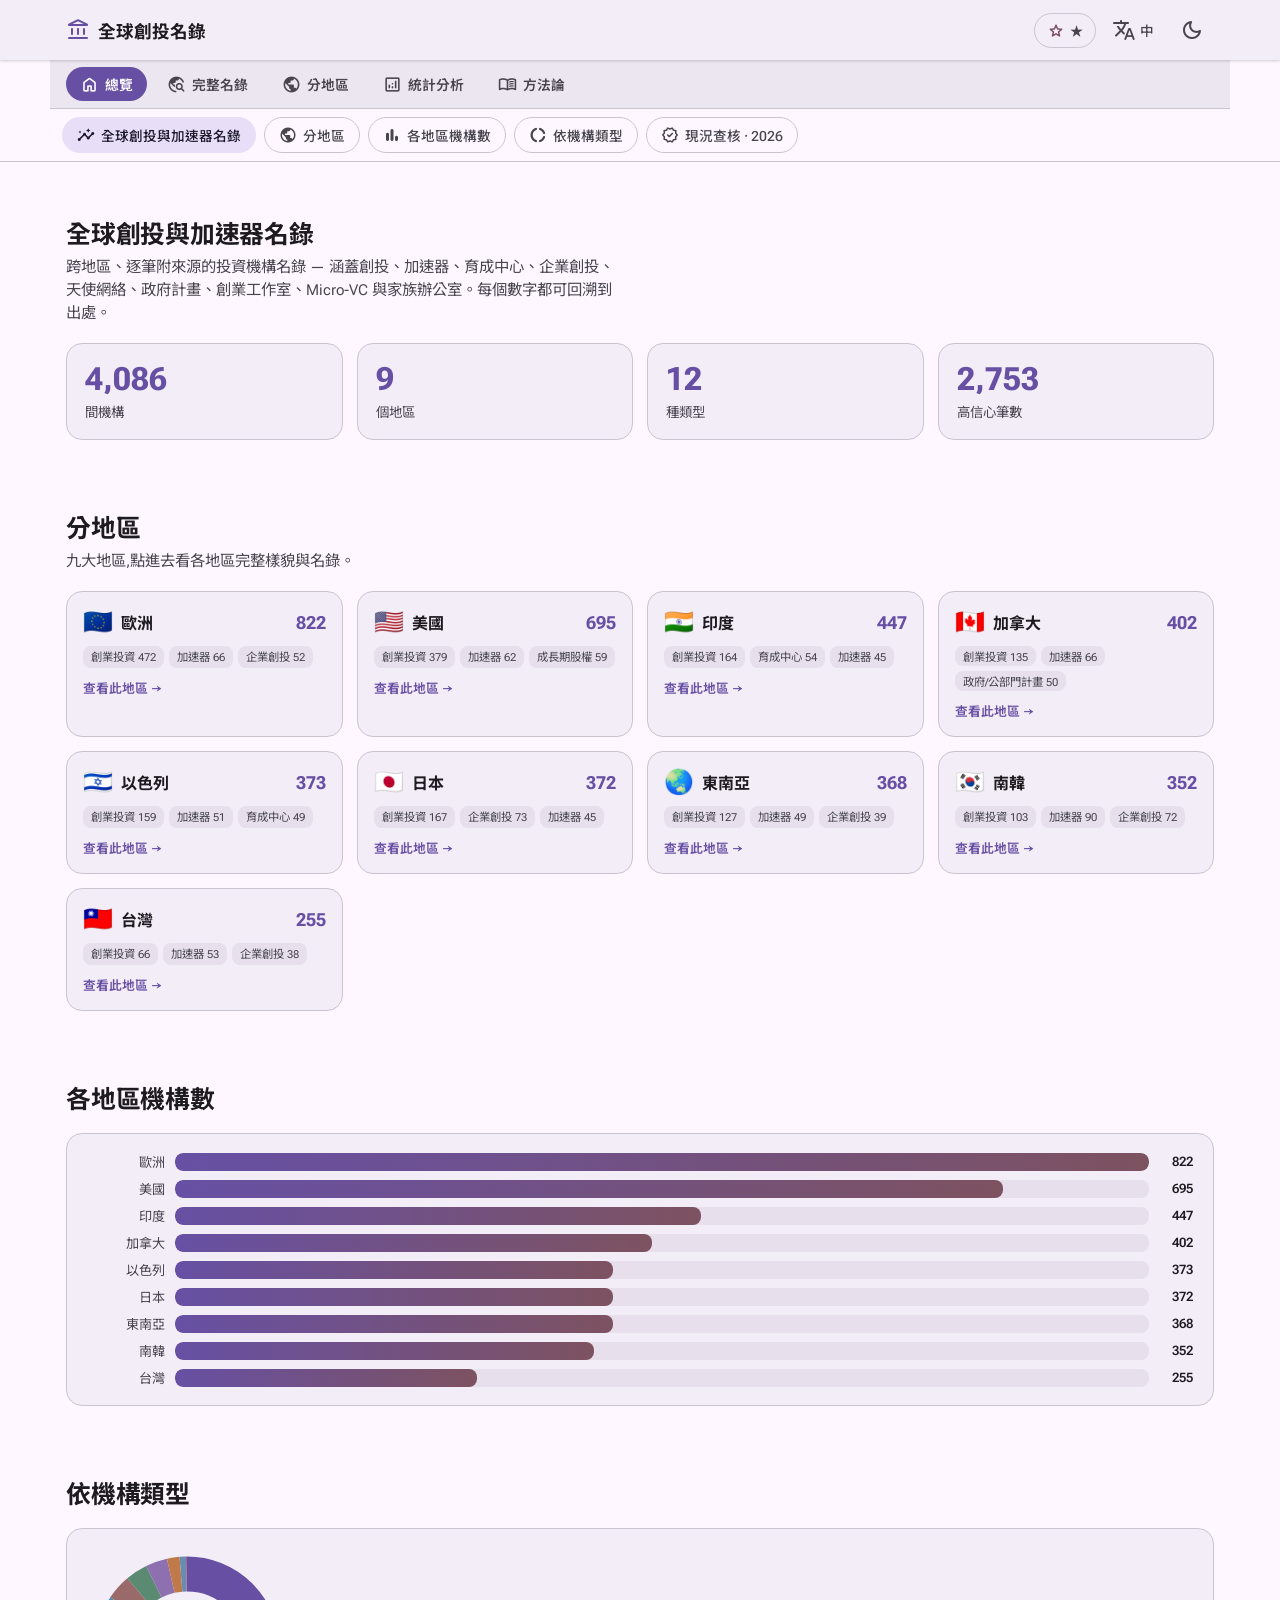
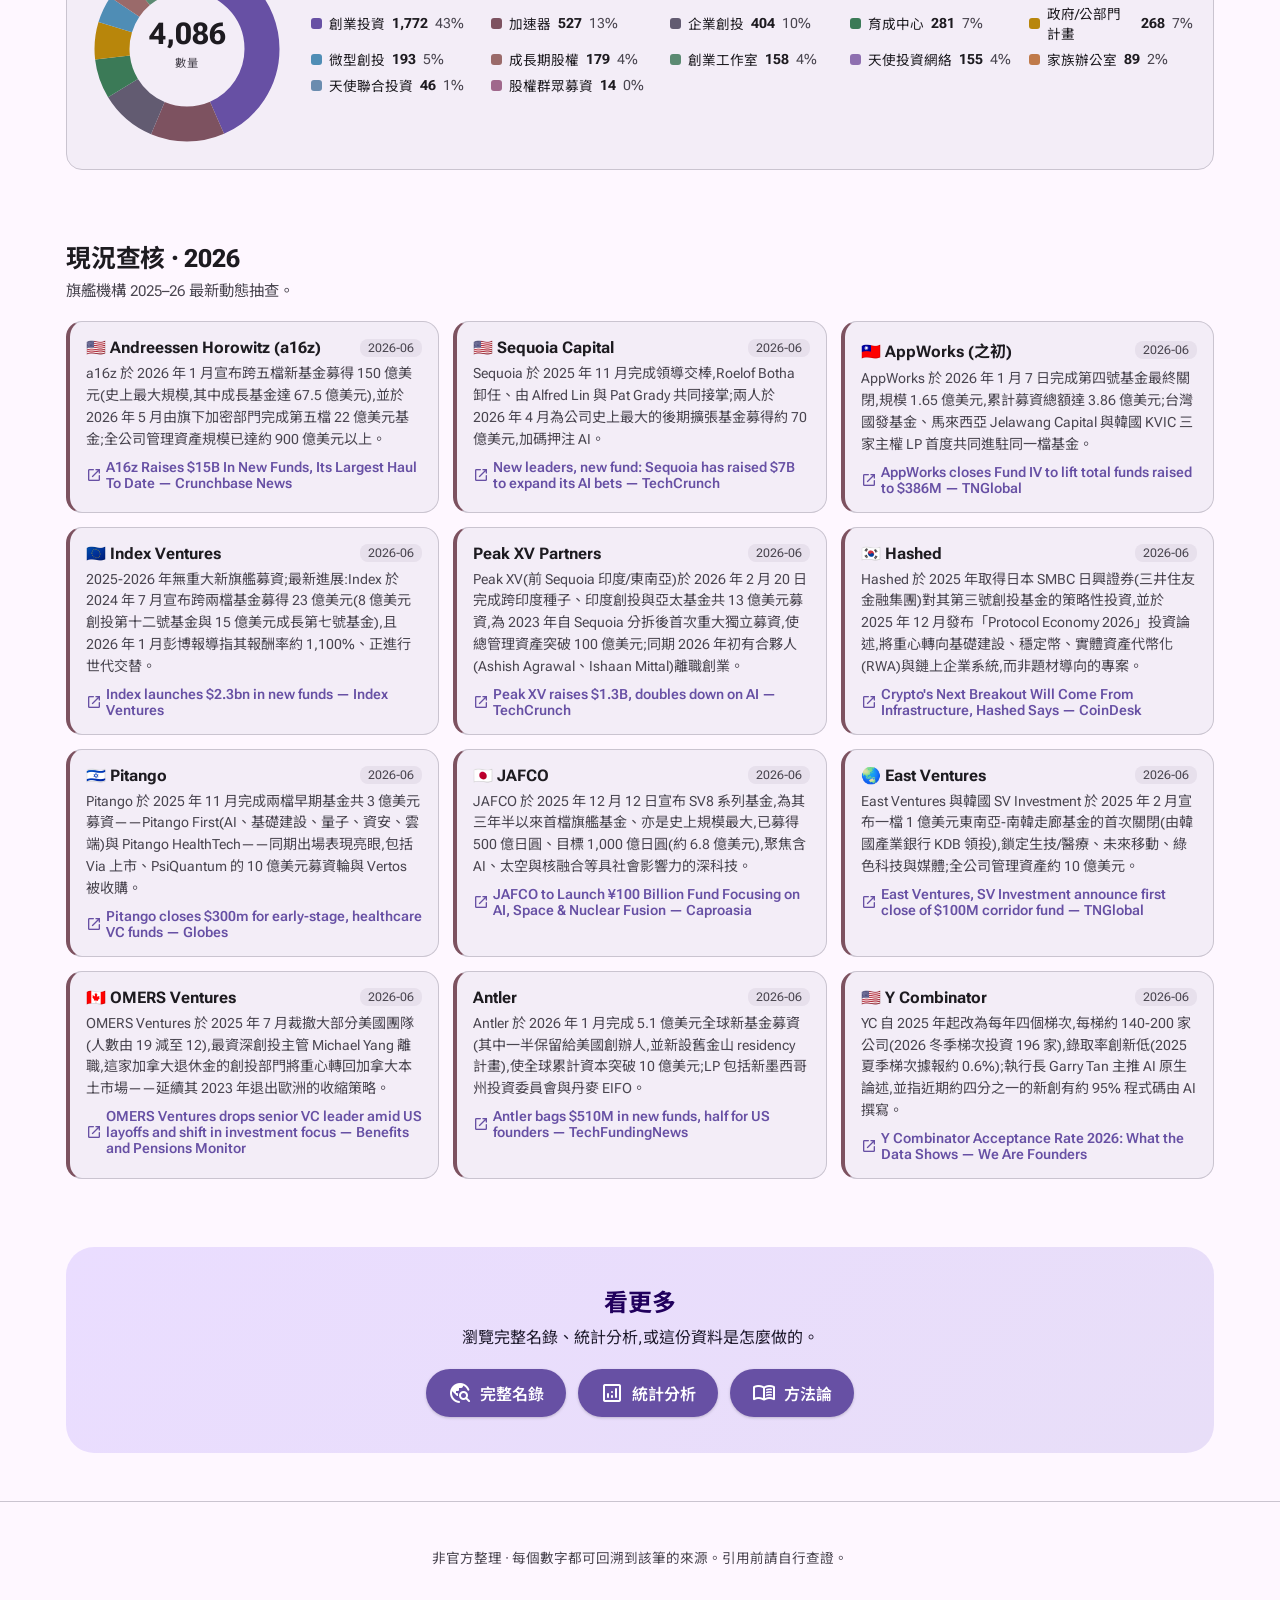
==== docs/index.html @ 58276d83 "feat: add Google Analytics 4 page view tracking (G-Z68YW1EG95)" ====
<!DOCTYPE html>
<html lang="zh" data-theme="light">
<head>
  <!-- ==== Google Analytics 4 (Measurement ID: G-Z68YW1EG95) ==== -->
  <script async src="https://www.googletagmanager.com/gtag/js?id=G-Z68YW1EG95"></script>
  <script>
    window.dataLayer = window.dataLayer || [];
    function gtag(){ dataLayer.push(arguments); }
    gtag('js', new Date());
    gtag('config', 'G-Z68YW1EG95');
  </script>

  <meta charset="UTF-8" />
  <meta name="viewport" content="width=device-width, initial-scale=1.0, viewport-fit=cover" />
  <title>全球創投與加速器名錄 · All-VC-Info</title>
  <meta name="description" content="2,400+ 筆可溯源的創投、加速器、育成、CVC、天使、政府計畫等投資機構,橫跨 9 大地區 — 多軸篩選、全文搜尋、統計分析、中英雙語。" />
  <link rel="canonical" href="https://tingwei161803.github.io/all-vc-info/" />
  <meta name="theme-color" content="#6750A4" />
  <link rel="icon" href="data:image/svg+xml,%3Csvg xmlns='http://www.w3.org/2000/svg' viewBox='0 0 100 100'%3E%3Ctext y='.9em' font-size='88'%3E%F0%9F%8F%A6%3C/text%3E%3C/svg%3E" />
  <meta property="og:type" content="website" />
  <meta property="og:title" content="All-VC-Info · 全球創投與加速器名錄" />
  <meta property="og:description" content="2,400+ 筆可溯源的投資機構,橫跨 9 大地區。多軸篩選 · 統計分析 · 中英雙語。" />
  <meta property="og:url" content="https://tingwei161803.github.io/all-vc-info/" />
  <meta name="twitter:card" content="summary_large_image" />
  <script type="application/ld+json">
  { "@context":"https://schema.org","@type":"WebSite","name":"All-VC-Info","url":"https://tingwei161803.github.io/all-vc-info/" }
  </script>
  <link rel="preconnect" href="https://fonts.googleapis.com" />
  <link rel="preconnect" href="https://fonts.gstatic.com" crossorigin />
  <link href="https://fonts.googleapis.com/css2?family=Roboto+Flex:opsz,wght@8..144,400..700&family=Noto+Sans+TC:wght@400;500;700;900&display=swap" rel="stylesheet" />
  <link href="https://fonts.googleapis.com/css2?family=Material+Symbols+Rounded:opsz,wght,FILL,GRAD@24,400,0,0&display=swap" rel="stylesheet" />
  <link rel="stylesheet" href="assets/styles.css" />
</head>
<body>
  <header class="appbar"><div class="appbar__inner">
    <a class="brand" href="index.html"><span class="material-symbols-rounded brand__logo">account_balance</span><span class="brand__name" id="brandName">All-VC-Info</span></a>
    <div class="appbar__actions">
      <a class="gh-star" id="ghStar" href="https://github.com/tingwei161803/all-vc-info" data-repo="tingwei161803/all-vc-info" target="_blank" rel="noopener" aria-label="GitHub"><span class="material-symbols-rounded">star</span><span class="gh-star__count" id="ghStarCount">★</span></a>
      <button class="icon-btn" id="langToggle" type="button" aria-label="Toggle language / 切換語言"><span class="material-symbols-rounded">translate</span><span class="icon-btn__txt" id="langLabel">中</span></button>
      <button class="icon-btn" id="themeToggle" type="button" aria-label="Toggle theme / 切換主題"><span class="material-symbols-rounded" id="themeIcon">dark_mode</span></button>
    </div>
  </div></header>
  <nav class="siterail" id="siteRail" aria-label="Site navigation"></nav>
  <nav class="sectionnav" id="sectionNav" aria-label="Section navigation"><div class="sectionnav__inner" id="sectionNavInner"></div></nav>
  <span id="top"></span>
  <main id="sections" aria-live="polite"></main>
  <dialog class="dialog" id="dialog" aria-labelledby="dialogTitle">
    <div class="dialog__bar">
      <button class="icon-btn" id="dialogPrev" type="button" aria-label="Previous / 上一個"><span class="material-symbols-rounded">chevron_left</span></button>
      <button class="icon-btn" id="dialogNext" type="button" aria-label="Next / 下一個"><span class="material-symbols-rounded">chevron_right</span></button>
      <span class="dialog__spacer"></span>
      <button class="icon-btn" id="dialogClose" type="button" aria-label="Close / 關閉"><span class="material-symbols-rounded">close</span></button>
    </div>
    <div class="dialog__body" id="dialogBody"></div>
  </dialog>
  <footer class="footer"><p id="footerText"></p></footer>
  <script>
  window.SITE_PAGE = {
    id:"home", kind:"home",
    title:{en:"Global VC & Accelerator Directory", zh:"全球創投與加速器名錄"},
    sections:[
      {type:"kpi", id:"overview", source:"overview",
        title:{en:"Global VC & Accelerator Directory", zh:"全球創投與加速器名錄"},
        sub:{en:"A cross-region, fully-sourced directory of investment organizations — VC firms, accelerators, incubators, corporate VCs, angel networks, government programs, venture studios, micro-VCs and family offices. Every figure is traceable to its source.",
             zh:"跨地區、逐筆附來源的投資機構名錄 — 涵蓋創投、加速器、育成中心、企業創投、天使網絡、政府計畫、創業工作室、Micro-VC 與家族辦公室。每個數字都可回溯到出處。"}},
      {type:"regioncards", id:"regions", title:{en:"By region", zh:"分地區"}, sub:{en:"Nine regions — click through to each region's full landscape.", zh:"九大地區,點進去看各地區完整樣貌與名錄。"}},
      {type:"bars", id:"by-region", title:{en:"Organizations by region", zh:"各地區機構數"}, source:"axis:region"},
      {type:"donut", id:"by-type", title:{en:"By organization type", zh:"依機構類型"}, source:"axis:type"},
      {type:"freshness", id:"fresh", title:{en:"Freshness check · 2026", zh:"現況查核 · 2026"}, sub:{en:"Spot-checked 2025–26 developments for marquee firms.", zh:"旗艦機構 2025–26 最新動態抽查。"}},
      {type:"cta", id:"cta", title:{en:"Dive deeper", zh:"看更多"}, sub:{en:"Explore the full directory, the statistical analysis, or how this was built.", zh:"瀏覽完整名錄、統計分析,或這份資料是怎麼做的。"},
        links:[ {href:"directory.html", icon:"travel_explore", label:{en:"Full directory", zh:"完整名錄"}},
                {href:"analysis.html", icon:"analytics", label:{en:"Analysis", zh:"統計分析"}},
                {href:"methodology.html", icon:"menu_book", label:{en:"Methodology", zh:"方法論"}} ]}
    ]
  };
  </script>
  <script src="data/meta.js"></script>
  <script src="data/index.js"></script>
  <script src="assets/app.js"></script>
</body>
</html>
---- docs/assets/styles.css ----
/* =========================================================================
   All-VC-Info · Material Design 3 · zero-build static
   Composite long page + a custom multi-axis "directory" section.
   ========================================================================= */

/* ---- MD3 tokens : LIGHT ---- */
:root, [data-theme="light"] {
  --primary:#6750A4; --on-primary:#FFFFFF;
  --primary-container:#EADDFF; --on-primary-container:#21005D;
  --secondary:#625B71; --secondary-container:#E8DEF8; --on-secondary-container:#1D192B;
  --tertiary:#7D5260; --tertiary-container:#FFD8E4; --on-tertiary-container:#31111D;
  --background:#FEF7FF; --on-background:#1D1B20;
  --surface:#FEF7FF; --surface-container:#F3EDF7;
  --surface-container-high:#ECE6F0; --surface-container-highest:#E6E0E9;
  --surface-variant:#E7E0EC; --on-surface:#1D1B20; --on-surface-variant:#49454F;
  --outline:#79747E; --outline-variant:#CAC4D0; --error:#B3261E;
  --conf-high:#3B7A57; --conf-med:#B8860B; --conf-low:#9A6A6A;
  --shadow:rgba(0,0,0,.18);
  --elev-1:0 1px 2px rgba(0,0,0,.10),0 1px 3px 1px rgba(0,0,0,.06);
  --elev-2:0 2px 6px 2px rgba(0,0,0,.10),0 1px 2px rgba(0,0,0,.12);
  --elev-3:0 4px 8px 3px rgba(0,0,0,.12),0 1px 3px rgba(0,0,0,.14);
  --radius-sm:8px; --radius:16px; --radius-lg:28px;
  --font-body:"Roboto Flex","Roboto","Noto Sans TC",system-ui,sans-serif;
}
[data-theme="dark"] {
  --primary:#D0BCFF; --on-primary:#381E72;
  --primary-container:#4F378B; --on-primary-container:#EADDFF;
  --secondary:#CCC2DC; --secondary-container:#4A4458; --on-secondary-container:#E8DEF8;
  --tertiary:#EFB8C8; --tertiary-container:#633B48; --on-tertiary-container:#FFD8E4;
  --background:#141218; --on-background:#E6E0E9;
  --surface:#141218; --surface-container:#211F26;
  --surface-container-high:#2B2930; --surface-container-highest:#36343B;
  --surface-variant:#49454F; --on-surface:#E6E0E9; --on-surface-variant:#CAC4D0;
  --outline:#938F99; --outline-variant:#49454F; --error:#F2B8B5;
  --conf-high:#7DD6A6; --conf-med:#E8C56B; --conf-low:#CFA9A9;
  --shadow:rgba(0,0,0,.4);
}

/* ---- Base ---- */
* { box-sizing:border-box; }
html { scroll-behavior:smooth; }
body {
  margin:0; font-family:var(--font-body);
  background:var(--background); color:var(--on-background);
  -webkit-font-smoothing:antialiased; transition:background .2s,color .2s;
  overflow-x:hidden;
}
a { color:inherit; text-decoration:none; }
.material-symbols-rounded { font-variation-settings:"FILL" 0,"wght" 400,"GRAD" 0,"opsz" 24; line-height:1; user-select:none; }

/* ---- App bar ---- */
.appbar { position:sticky; top:0; z-index:30; background:var(--surface-container); box-shadow:var(--elev-1); }
.appbar__inner { max-width:1180px; margin:0 auto; padding:10px 16px; display:flex; align-items:center; gap:12px; }
.brand { display:flex; align-items:center; gap:8px; font-weight:700; font-size:1.1rem; color:var(--on-surface); min-width:0; overflow:hidden; }
.brand__logo { color:var(--primary); flex:0 0 auto; }
.brand__name { overflow:hidden; text-overflow:ellipsis; white-space:nowrap; }
.appbar__actions { margin-left:auto; display:flex; align-items:center; gap:6px; flex:0 0 auto; }
.icon-btn { display:inline-flex; align-items:center; gap:4px; border:none; background:transparent; color:var(--on-surface-variant); border-radius:var(--radius-lg); padding:8px 10px; cursor:pointer; font:inherit; transition:background .15s; }
.icon-btn:hover { background:var(--surface-container-high); }
.icon-btn:disabled { opacity:.35; cursor:default; }
.icon-btn__txt { font-size:.85rem; font-weight:500; }
.gh-star { display:inline-flex; align-items:center; gap:5px; padding:7px 12px; border-radius:var(--radius-lg); border:1px solid var(--outline-variant); color:var(--on-surface-variant); font-size:.82rem; font-weight:600; transition:background .15s; }
.gh-star:hover { background:var(--surface-container-high); }
.gh-star .material-symbols-rounded { font-size:18px; color:var(--tertiary); }

/* ---- Section nav (scrollspy) ---- */
.sectionnav { position:sticky; top:102px; z-index:25; background:color-mix(in srgb,var(--background) 88%,transparent); backdrop-filter:saturate(180%) blur(8px); border-bottom:1px solid var(--outline-variant); }
.sectionnav__inner { max-width:1180px; margin:0 auto; padding:8px 12px; display:flex; gap:8px; overflow-x:auto; scrollbar-width:none; }
.sectionnav__inner::-webkit-scrollbar { display:none; }
.navpill { display:inline-flex; align-items:center; gap:6px; flex:0 0 auto; padding:7px 14px; border-radius:var(--radius-lg); font-size:.85rem; font-weight:500; color:var(--on-surface-variant); border:1px solid var(--outline-variant); background:transparent; white-space:nowrap; cursor:pointer; transition:background .15s,color .15s,border-color .15s; }
.navpill .material-symbols-rounded { font-size:18px; }
.navpill:hover { background:var(--surface-container-high); }
.navpill--active { background:var(--secondary-container); color:var(--on-secondary-container); border-color:transparent; }

/* ---- Section scaffolding ---- */
.section { max-width:1180px; margin:0 auto; padding:52px 16px 16px; scroll-margin-top:150px; }
.muted { color:var(--on-surface-variant); }
.section-head { margin-bottom:18px; }
.section-head h2 { margin:0 0 6px; font-size:1.55rem; font-weight:700; letter-spacing:-.01em; color:var(--on-surface); }
.section-head__sub { margin:0; max-width:70ch; font-size:.96rem; line-height:1.5; color:var(--on-surface-variant); }

/* ---- HERO ---- */
.section--hero { padding-top:40px; }
.section--hero .section-head h2 { font-size:clamp(1.9rem,5vw,2.7rem); background:linear-gradient(90deg,var(--primary),var(--tertiary)); -webkit-background-clip:text; background-clip:text; -webkit-text-fill-color:transparent; }
.hero__stats { display:grid; grid-template-columns:repeat(auto-fit,minmax(150px,1fr)); gap:14px; margin-top:10px; }
.hero__stat { background:var(--surface-container); border-radius:var(--radius); padding:18px; display:flex; flex-direction:column; gap:4px; border:1px solid var(--outline-variant); }
.hero__stat-value { font-size:2rem; font-weight:700; color:var(--primary); font-variant-numeric:tabular-nums; line-height:1.1; }
.hero__stat-label { font-size:.84rem; color:var(--on-surface-variant); }

/* =========================================================================
   DIRECTORY — multi-axis filter + search + card grid
   ========================================================================= */
.filters { background:var(--surface-container); border:1px solid var(--outline-variant); border-radius:var(--radius); padding:16px; margin-bottom:18px; display:flex; flex-direction:column; gap:14px; }
.search-row { display:flex; gap:10px; align-items:center; flex-wrap:wrap; }
.search-box { position:relative; flex:1 1 280px; display:flex; align-items:center; }
.search-box .material-symbols-rounded { position:absolute; left:12px; color:var(--on-surface-variant); font-size:20px; pointer-events:none; }
.search-box input { width:100%; padding:11px 14px 11px 42px; border-radius:var(--radius-lg); border:1px solid var(--outline-variant); background:var(--background); color:var(--on-surface); font:inherit; font-size:.95rem; }
.search-box input:focus { outline:2px solid var(--primary); border-color:transparent; }
.toolbar { display:flex; gap:8px; align-items:center; flex-wrap:wrap; }
.toolbar select { padding:9px 12px; border-radius:var(--radius-lg); border:1px solid var(--outline-variant); background:var(--background); color:var(--on-surface); font:inherit; font-size:.85rem; cursor:pointer; }
.btn-ghost { display:inline-flex; align-items:center; gap:5px; padding:9px 14px; border-radius:var(--radius-lg); border:1px solid var(--outline-variant); background:transparent; color:var(--on-surface-variant); font:inherit; font-size:.85rem; font-weight:500; cursor:pointer; transition:background .15s; }
.btn-ghost:hover { background:var(--surface-container-high); }
.btn-ghost .material-symbols-rounded { font-size:18px; }

.facet { display:flex; flex-direction:column; gap:7px; }
.facet__label { display:flex; align-items:center; gap:6px; font-size:.74rem; font-weight:700; letter-spacing:.06em; text-transform:uppercase; color:var(--on-surface-variant); }
.chips { display:flex; flex-wrap:wrap; gap:7px; }
.chip { display:inline-flex; align-items:center; gap:5px; padding:6px 12px; border-radius:var(--radius-lg); border:1px solid var(--outline-variant); background:transparent; color:var(--on-surface-variant); font:inherit; font-size:.8rem; cursor:pointer; transition:background .15s,color .15s,border-color .15s; }
.chip:hover { background:var(--surface-container-high); }
.chip--on { background:var(--primary); color:var(--on-primary); border-color:transparent; font-weight:600; }
.chip__count { opacity:.65; font-size:.74rem; font-variant-numeric:tabular-nums; }
.chip--on .chip__count { opacity:.85; }

.result-bar { display:flex; align-items:center; justify-content:space-between; gap:10px; flex-wrap:wrap; margin-bottom:14px; }
.result-count { font-size:.9rem; color:var(--on-surface-variant); }
.result-count b { color:var(--on-surface); font-variant-numeric:tabular-nums; }

.dir-grid { display:grid; grid-template-columns:repeat(auto-fill,minmax(280px,1fr)); gap:14px; }
.ecard { background:var(--surface-container); border-radius:var(--radius); padding:16px; cursor:pointer; border:1px solid transparent; transition:box-shadow .18s,transform .18s,border-color .18s; display:flex; flex-direction:column; gap:9px; }
.ecard:hover, .ecard:focus-visible { box-shadow:var(--elev-2); transform:translateY(-2px); border-color:var(--outline-variant); outline:none; }
.ecard__top { display:flex; align-items:flex-start; justify-content:space-between; gap:8px; }
.ecard__name { margin:0; font-size:1.02rem; font-weight:600; color:var(--on-surface); line-height:1.25; }
.ecard__local { font-size:.8rem; font-weight:400; color:var(--on-surface-variant); }
.ecard__flag { font-size:1.15rem; flex:0 0 auto; line-height:1.2; }
.ecard__meta { display:flex; flex-wrap:wrap; align-items:center; gap:6px; font-size:.76rem; color:var(--on-surface-variant); }
.type-badge { display:inline-flex; align-items:center; padding:2px 9px; border-radius:var(--radius-sm); background:var(--secondary-container); color:var(--on-secondary-container); font-size:.72rem; font-weight:600; }
.dot { width:6px; height:6px; border-radius:50%; background:var(--outline); display:inline-block; }
.ecard__tagline { margin:0; font-size:.86rem; line-height:1.5; color:var(--on-surface-variant); }
.ecard__tags { margin-top:auto; display:flex; flex-wrap:wrap; gap:5px; }
.tag { font-size:.71rem; color:var(--on-surface-variant); background:var(--surface-variant); padding:2px 8px; border-radius:var(--radius-sm); }
.conf { display:inline-flex; align-items:center; gap:4px; font-size:.72rem; font-weight:600; }
.conf::before { content:""; width:8px; height:8px; border-radius:50%; background:var(--c); }
.conf--high { --c:var(--conf-high); color:var(--conf-high); }
.conf--medium { --c:var(--conf-med); color:var(--conf-med); }
.conf--low { --c:var(--conf-low); color:var(--conf-low); }

.load-more-wrap { text-align:center; margin-top:22px; }
.load-more { display:inline-flex; align-items:center; gap:8px; background:var(--primary); color:var(--on-primary); padding:12px 26px; border:none; border-radius:var(--radius-lg); font:inherit; font-weight:600; cursor:pointer; box-shadow:var(--elev-1); transition:box-shadow .15s,transform .15s; }
.load-more:hover { box-shadow:var(--elev-2); transform:translateY(-1px); }
.empty { text-align:center; padding:48px 16px; color:var(--on-surface-variant); }
.empty .material-symbols-rounded { font-size:44px; opacity:.5; display:block; margin:0 auto 10px; }

/* =========================================================================
   DIALOG — rich entity detail with sources
   ========================================================================= */
.dialog { border:none; border-radius:var(--radius-lg); background:var(--surface-container-high); color:var(--on-surface); max-width:680px; width:calc(100% - 28px); max-height:calc(100vh - 48px); padding:0; box-shadow:var(--elev-3); }
.dialog::backdrop { background:rgba(0,0,0,.55); }
.dialog__bar { display:flex; align-items:center; gap:4px; padding:8px 12px; border-bottom:1px solid var(--outline-variant); position:sticky; top:0; background:var(--surface-container-high); z-index:2; }
.dialog__spacer { flex:1; }
.dialog__body { padding:22px 24px 28px; overflow-y:auto; }

.det__head { display:flex; align-items:flex-start; gap:10px; margin-bottom:6px; }
.det__flag { font-size:1.7rem; line-height:1; }
.det__title { margin:0; font-size:1.45rem; font-weight:700; color:var(--on-surface); line-height:1.2; }
.det__local { font-size:1rem; font-weight:400; color:var(--on-surface-variant); }
.det__badges { display:flex; flex-wrap:wrap; gap:8px; align-items:center; margin:10px 0 16px; }
.det__site { display:inline-flex; align-items:center; gap:4px; color:var(--primary); font-size:.85rem; font-weight:600; }
.det__site .material-symbols-rounded { font-size:16px; }
.det__lead { margin:0 0 18px; font-size:.98rem; line-height:1.65; color:var(--on-surface); }

.det__facts { display:grid; grid-template-columns:repeat(auto-fit,minmax(150px,1fr)); gap:10px; margin-bottom:18px; }
.fact { background:var(--surface-container); border:1px solid var(--outline-variant); border-radius:var(--radius-sm); padding:10px 12px; }
.fact__k { font-size:.7rem; font-weight:700; letter-spacing:.05em; text-transform:uppercase; color:var(--on-surface-variant); margin-bottom:3px; }
.fact__v { font-size:.9rem; color:var(--on-surface); line-height:1.4; }

.det__sec { margin:18px 0 0; }
.det__sec > h3 { display:flex; align-items:center; gap:7px; font-size:.95rem; font-weight:700; color:var(--on-surface); margin:0 0 10px; padding-bottom:6px; border-bottom:1px solid var(--outline-variant); }
.det__sec > h3 .material-symbols-rounded { font-size:18px; color:var(--primary); }
.kv { display:flex; gap:8px; font-size:.88rem; line-height:1.5; margin-bottom:6px; }
.kv__k { flex:0 0 110px; color:var(--on-surface-variant); }
.kv__v { color:var(--on-surface); }
.chiprow { display:flex; flex-wrap:wrap; gap:6px; }
.minilist { margin:0; padding:0; list-style:none; display:flex; flex-direction:column; gap:6px; }
.minilist li { font-size:.88rem; line-height:1.45; color:var(--on-surface); }
.minilist .muted { color:var(--on-surface-variant); }

/* sources */
.src { background:var(--surface-container); border:1px solid var(--outline-variant); border-radius:var(--radius-sm); padding:12px 14px; margin-bottom:10px; }
.src__head { display:flex; align-items:baseline; gap:8px; flex-wrap:wrap; margin-bottom:5px; }
.src__title { font-size:.88rem; font-weight:600; color:var(--primary); display:inline-flex; align-items:center; gap:5px; }
.src__title .material-symbols-rounded { font-size:15px; }
.src__pub { font-size:.74rem; color:var(--on-surface-variant); }
.src__supports { font-size:.78rem; color:var(--on-surface-variant); margin:0 0 5px; }
.src__quote { margin:0; font-size:.83rem; line-height:1.55; color:var(--on-surface); border-left:3px solid var(--outline-variant); padding-left:10px; font-style:italic; }
.det__note { font-size:.82rem; color:var(--on-surface-variant); background:var(--surface-container); border-radius:var(--radius-sm); padding:10px 12px; border:1px dashed var(--outline-variant); }

/* ---- BARS (horizontal inline-SVG) ---- */
.charts-grid { display:grid; grid-template-columns:repeat(auto-fit,minmax(320px,1fr)); gap:16px; }
.chart-card { margin:0; background:var(--surface-container); border-radius:var(--radius); padding:18px 20px; border:1px solid var(--outline-variant); }
.chart-card h3 { margin:0 0 12px; font-size:1rem; color:var(--on-surface); }
.hbar { display:grid; grid-template-columns:minmax(78px,auto) 1fr auto; align-items:center; gap:10px; margin-bottom:8px; font-size:.82rem; }
.hbar__label { color:var(--on-surface-variant); text-align:right; white-space:nowrap; overflow:hidden; text-overflow:ellipsis; }
.hbar__track { display:block; width:100%; background:var(--surface-variant); border-radius:var(--radius-sm); height:18px; overflow:hidden; }
.hbar__fill { display:block; height:100%; min-width:3px; background:linear-gradient(90deg,var(--primary),var(--tertiary)); border-radius:var(--radius-sm); transition:width .5s ease; }
.hbar__val { color:var(--on-surface); font-variant-numeric:tabular-nums; font-weight:600; min-width:34px; text-align:right; }

/* ---- ACCORDION (glossary) ---- */
.accordion { display:grid; grid-template-columns:repeat(auto-fit,minmax(280px,1fr)); gap:10px; }
.acc-item { background:var(--surface-container); border-radius:var(--radius); border:1px solid var(--outline-variant); overflow:hidden; }
.acc-q { display:flex; align-items:center; justify-content:space-between; gap:12px; padding:14px 16px; cursor:pointer; font-weight:600; font-size:.92rem; color:var(--on-surface); list-style:none; }
.acc-q::-webkit-details-marker { display:none; }
.acc-chevron { transition:transform .2s; color:var(--on-surface-variant); }
.acc-item[open] .acc-chevron { transform:rotate(180deg); }
.acc-a { padding:0 16px 16px; font-size:.88rem; line-height:1.6; color:var(--on-surface-variant); }

/* ---- FRESHNESS ---- */
.fresh-grid { display:grid; grid-template-columns:repeat(auto-fit,minmax(300px,1fr)); gap:14px; }
.fresh-card { background:var(--surface-container); border:1px solid var(--outline-variant); border-left:4px solid var(--tertiary); border-radius:var(--radius); padding:16px; }
.fresh-card__top { display:flex; align-items:center; justify-content:space-between; gap:8px; margin-bottom:6px; }
.fresh-card__name { font-weight:700; color:var(--on-surface); }
.fresh-card__as { font-size:.72rem; color:var(--on-surface-variant); background:var(--surface-variant); padding:2px 8px; border-radius:var(--radius-sm); }
.fresh-card__note { margin:0 0 8px; font-size:.88rem; line-height:1.55; color:var(--on-surface-variant); }

/* ---- PROSE ---- */
.prose { max-width:74ch; color:var(--on-surface-variant); }
.prose h3 { color:var(--on-surface); font-size:1.12rem; margin:22px 0 8px; }
.prose p { line-height:1.7; margin:0 0 14px; }
.prose ul { margin:0 0 14px; padding-left:22px; line-height:1.7; }
.prose a { color:var(--primary); font-weight:600; }

/* ---- Footer ---- */
.footer { text-align:center; padding:32px 16px; margin-top:32px; color:var(--on-surface-variant); font-size:.85rem; border-top:1px solid var(--outline-variant); }

/* ---- Cross-page rail ---- */
.siterail { position:sticky; top:56px; z-index:28; background:var(--surface-container-high); border-bottom:1px solid var(--outline-variant); }
.siterail__inner, .siterail { } /* rail renders pills directly */
.siterail { display:flex; gap:6px; padding:7px 16px; max-width:1180px; margin:0 auto; overflow-x:auto; scrollbar-width:none; }
.siterail::-webkit-scrollbar { display:none; }
.railpill { display:inline-flex; align-items:center; gap:6px; flex:0 0 auto; padding:7px 14px; border-radius:var(--radius-lg); font-size:.86rem; font-weight:600; color:var(--on-surface-variant); white-space:nowrap; transition:background .15s,color .15s; }
.railpill .material-symbols-rounded { font-size:19px; }
.railpill:hover { background:var(--surface-container-highest); }
.railpill--on { background:var(--primary); color:var(--on-primary); }

/* ---- Donut ---- */
.donut-wrap { display:flex; gap:24px; align-items:center; flex-wrap:wrap; background:var(--surface-container); border:1px solid var(--outline-variant); border-radius:var(--radius); padding:20px; }
.donut { width:200px; height:200px; flex:0 0 auto; }
.donut-total { fill:var(--on-surface); font-size:24px; font-weight:700; font-family:var(--font-body); }
.donut-cap { fill:var(--on-surface-variant); font-size:9px; text-transform:uppercase; letter-spacing:.08em; font-family:var(--font-body); }
.legend { list-style:none; margin:0; padding:0; display:grid; grid-template-columns:repeat(auto-fit,minmax(150px,1fr)); gap:6px 16px; flex:1 1 260px; }
.legend li { font-size:.85rem; color:var(--on-surface); display:flex; align-items:center; gap:7px; }
.legend b { font-variant-numeric:tabular-nums; }
.lg-dot { width:11px; height:11px; border-radius:3px; flex:0 0 auto; }

/* ---- Heatmap ---- */
.heatmap-wrap { overflow-x:auto; background:var(--surface-container); border:1px solid var(--outline-variant); border-radius:var(--radius); padding:14px; }
.heatmap { border-collapse:collapse; font-size:.8rem; min-width:640px; width:100%; }
.heatmap th { font-weight:600; color:var(--on-surface-variant); padding:6px 4px; text-align:center; vertical-align:bottom; }
.heatmap th.rowhdr { text-align:left; white-space:nowrap; padding-right:10px; color:var(--on-surface); }
.heatmap td { text-align:center; padding:0; border:1px solid var(--background); height:34px; min-width:42px; color:var(--on-surface-variant); }
.heatmap td span { display:inline-block; padding:8px 4px; font-variant-numeric:tabular-nums; }
.heatmap td.hot { color:#fff; font-weight:600; }

/* ---- Region cards ---- */
.rcards { display:grid; grid-template-columns:repeat(auto-fill,minmax(240px,1fr)); gap:14px; }
.rcard { background:var(--surface-container); border:1px solid var(--outline-variant); border-radius:var(--radius); padding:16px; display:flex; flex-direction:column; gap:10px; transition:box-shadow .18s,transform .18s,border-color .18s; }
.rcard:hover { box-shadow:var(--elev-2); transform:translateY(-2px); border-color:var(--primary); }
.rcard__top { display:flex; align-items:center; gap:8px; }
.rcard__flag { font-size:1.5rem; }
.rcard__n { font-weight:700; color:var(--on-surface); flex:1; }
.rcard__c { font-size:1.15rem; font-weight:700; color:var(--primary); font-variant-numeric:tabular-nums; }
.rcard__tags { display:flex; flex-wrap:wrap; gap:5px; min-height:22px; }
.rcard__go { font-size:.8rem; font-weight:600; color:var(--primary); }

/* ---- Toplist ---- */
.toplist { background:var(--surface-container); border:1px solid var(--outline-variant); border-radius:var(--radius); padding:12px 16px; }
.trow { display:grid; grid-template-columns:30px 1fr minmax(80px,1.2fr) auto; align-items:center; gap:12px; padding:8px 4px; border-bottom:1px solid var(--outline-variant); }
.trow:last-child { border-bottom:none; }
.trow:hover { background:var(--surface-container-high); }
.trank { font-weight:700; color:var(--on-surface-variant); font-variant-numeric:tabular-nums; text-align:center; }
.tname { color:var(--on-surface); font-size:.92rem; overflow:hidden; text-overflow:ellipsis; white-space:nowrap; }
.tbar { height:10px; }
.tval { font-weight:700; color:var(--primary); font-variant-numeric:tabular-nums; text-align:right; font-size:.9rem; }

/* hbar confidence colour variants (provenance chart) */
.hbar__fill.conf-high { background:var(--conf-high); }
.hbar__fill.conf-med { background:var(--conf-med); }
.hbar__fill.conf-low { background:var(--conf-low); }
.chart-card .hbar:last-child { margin-bottom:0; }

/* ---- CTA ---- */
.cta-card { background:linear-gradient(135deg,var(--primary-container),var(--secondary-container)); border-radius:var(--radius-lg); padding:36px 28px; text-align:center; color:var(--on-primary-container); }
.cta-card h2 { margin:0 0 8px; font-size:1.5rem; }
.cta-card p { margin:0 auto 18px; max-width:54ch; color:var(--on-secondary-container); line-height:1.55; }
.cta-row { display:flex; gap:12px; justify-content:center; flex-wrap:wrap; }
.cta-btn { display:inline-flex; align-items:center; gap:8px; background:var(--primary); color:var(--on-primary); padding:12px 22px; border-radius:var(--radius-lg); font-weight:600; box-shadow:var(--elev-1); transition:box-shadow .15s,transform .15s; }
.cta-btn:hover { box-shadow:var(--elev-2); transform:translateY(-1px); }

/* ---- Responsive ---- */
@media (max-width:600px) {
  .dir-grid, .charts-grid, .accordion, .fresh-grid, .rcards { grid-template-columns:1fr; }
  .donut-wrap { justify-content:center; }
  .trow { grid-template-columns:26px 1fr auto; }
  .trow .tbar { display:none; }
  .icon-btn__txt { font-size:.8rem; }
  .section { padding-top:44px; }
  .kv__k { flex-basis:90px; }
}
@media (max-width:375px) {
  .appbar__inner, .sectionnav__inner, .section { padding-left:12px; padding-right:12px; }
  .section-head h2 { font-size:1.35rem; }
  .hero__stats { grid-template-columns:repeat(2,1fr); }
}
@media (prefers-reduced-motion:reduce) {
  html { scroll-behavior:auto; }
  * { transition:none !important; }
}
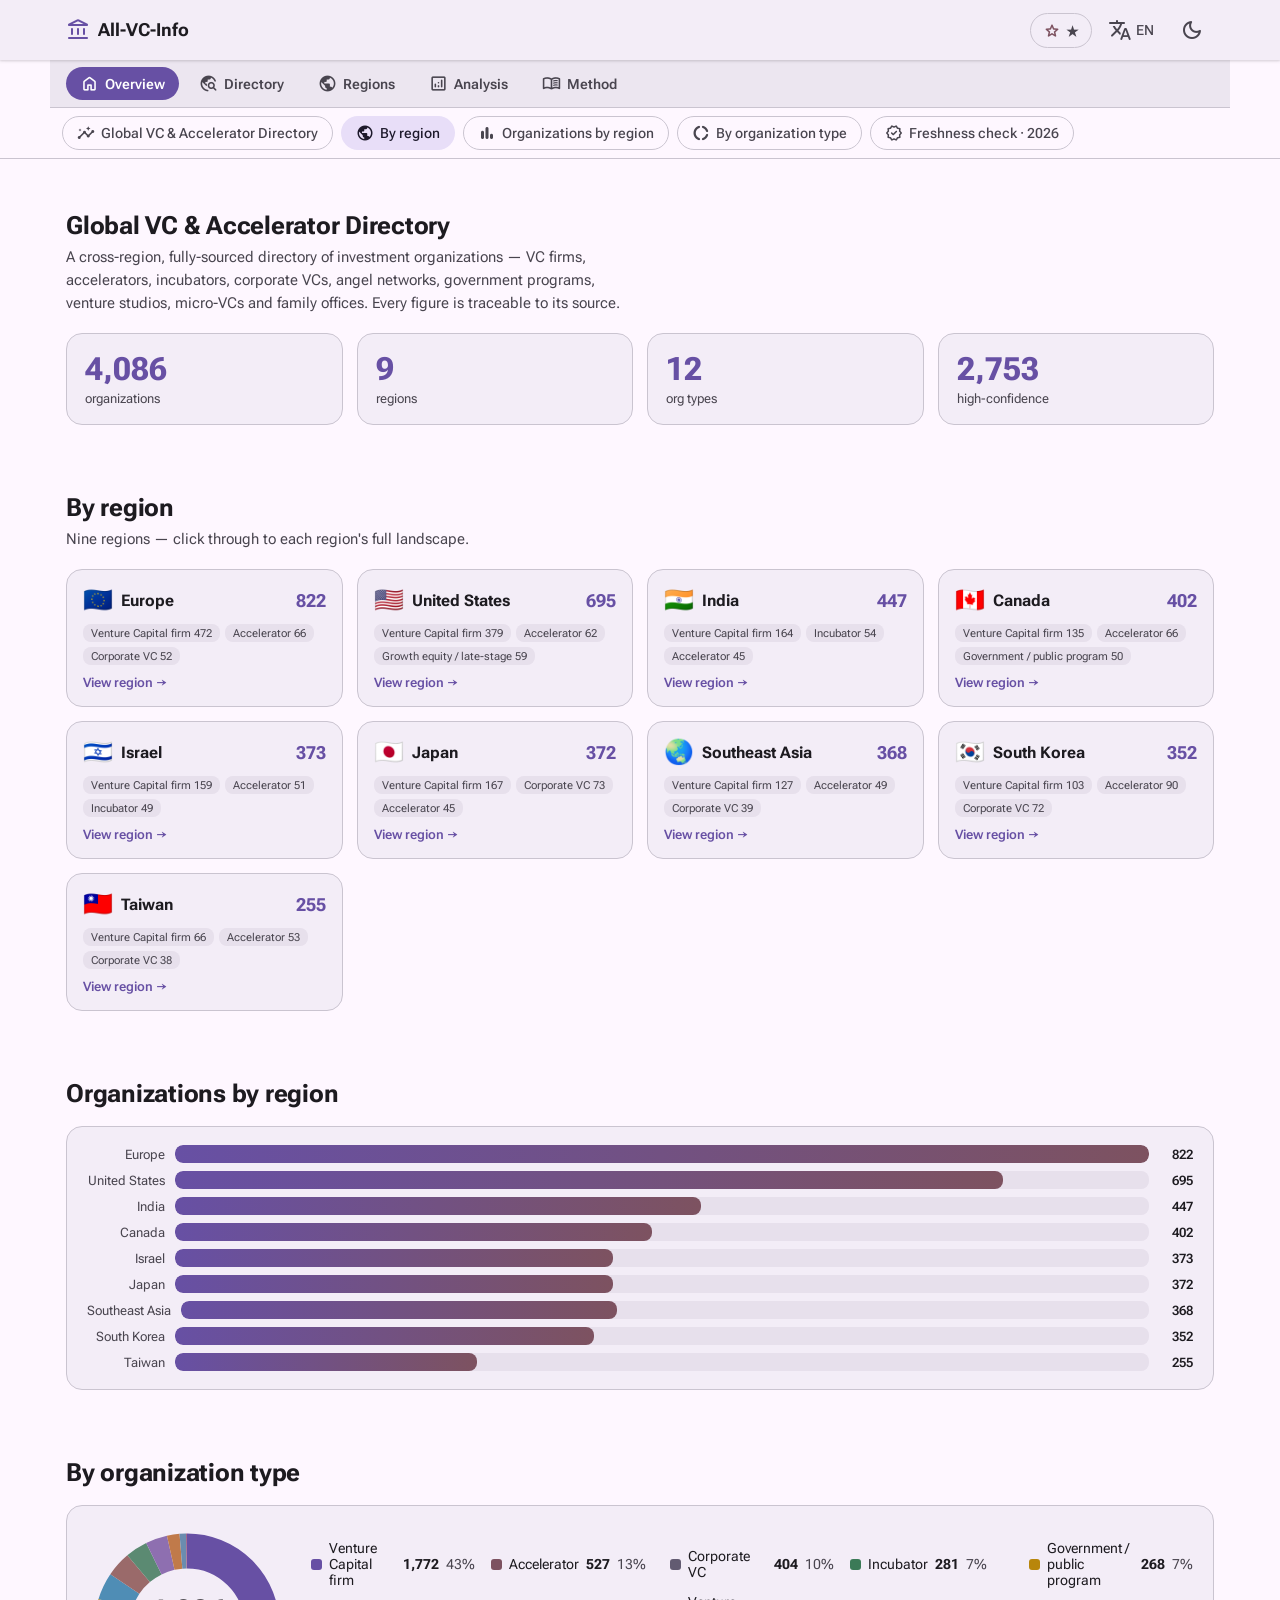
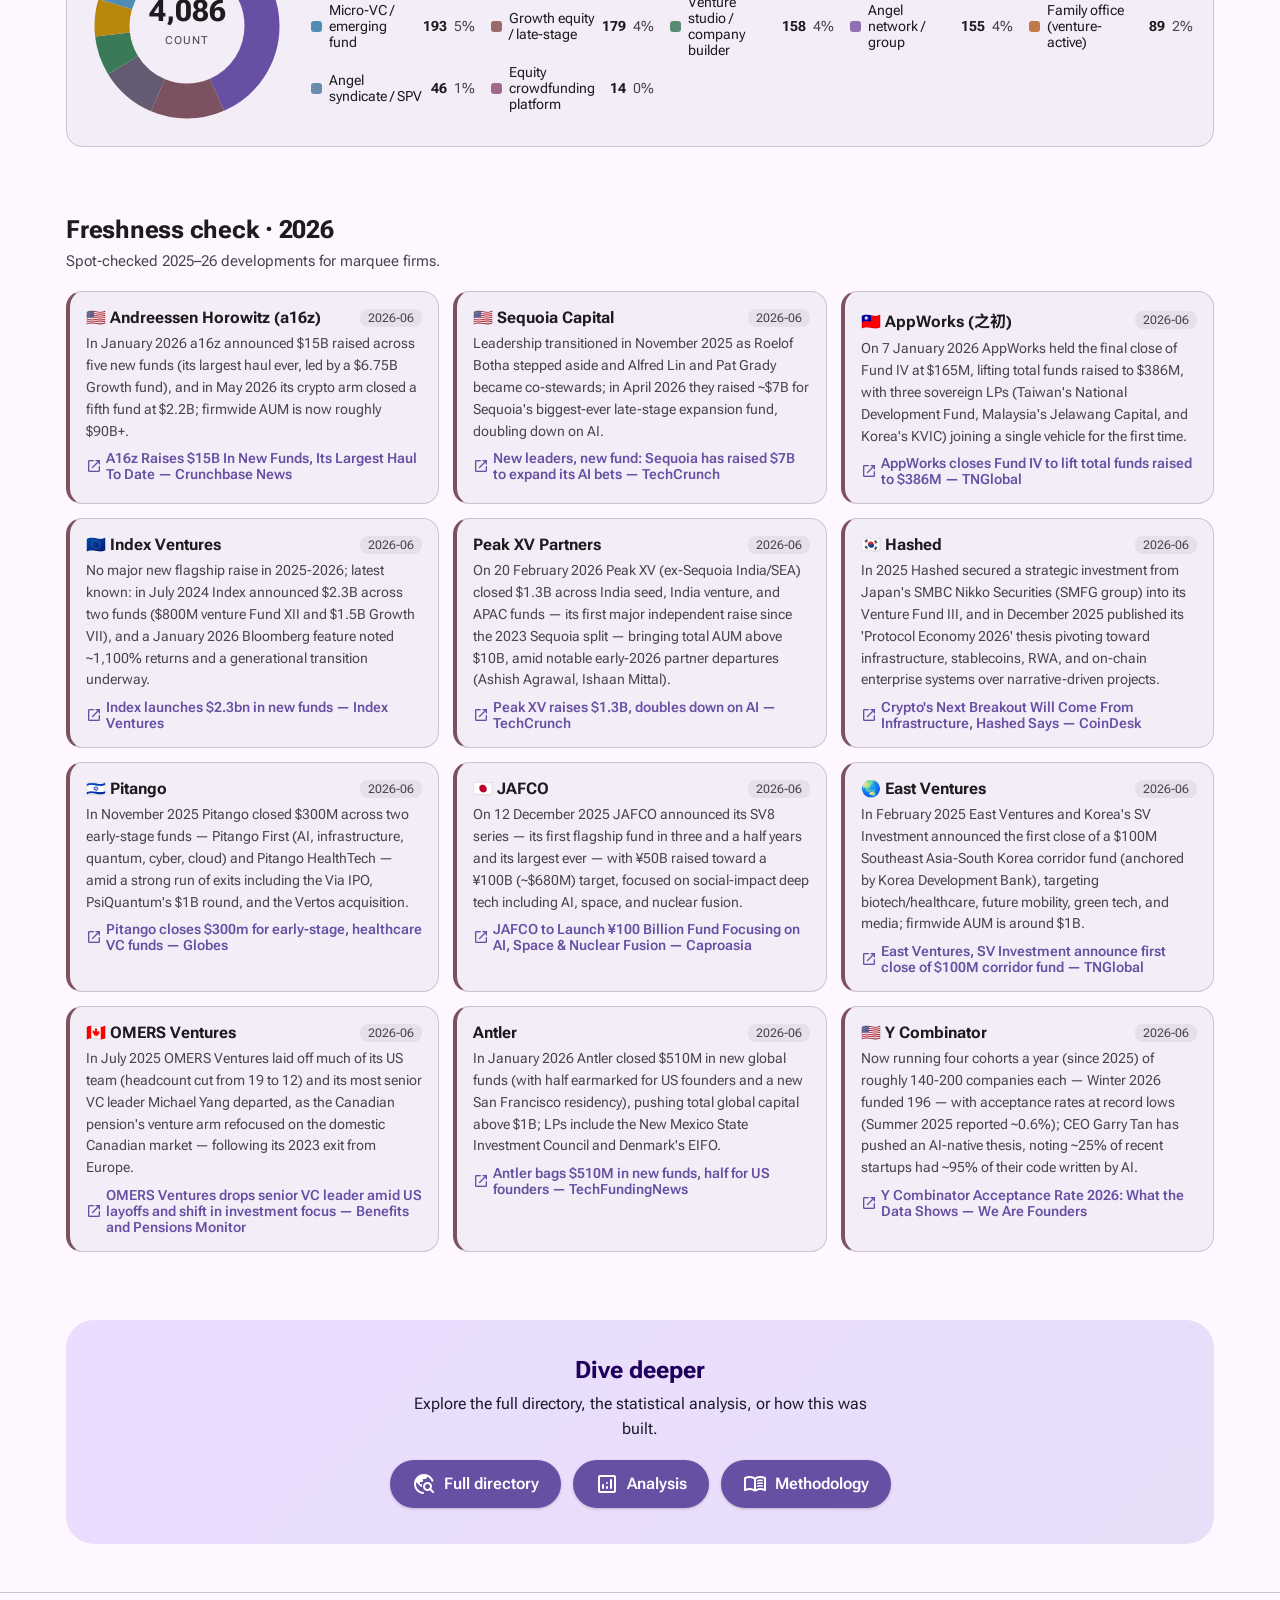
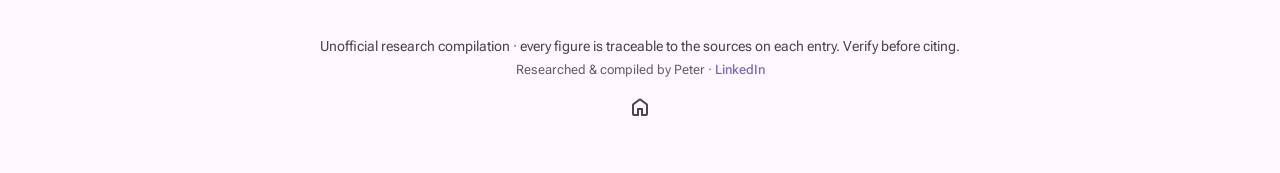
==== commit 18a1b069: "feat: 補上靜態內容，並補齊各頁缺漏的 og:url 與 sitemap 格式 各子頁的 <main id="sections"> 原本是空殼，內容全靠瀏覽器端 JS 在載入後才 組出來；搜尋引擎" ====
--- a/docs/index.html
+++ b/docs/index.html
@@ -14,16 +14,16 @@
   <meta name="viewport" content="width=device-width, initial-scale=1.0, viewport-fit=cover" />
   <title>全球創投與加速器名錄 · All-VC-Info</title>
   <meta name="description" content="2,400+ 筆可溯源的創投、加速器、育成、CVC、天使、政府計畫等投資機構,橫跨 9 大地區 — 多軸篩選、全文搜尋、統計分析、中英雙語。" />
-  <link rel="canonical" href="https://tingwei161803.github.io/all-vc-info/" />
+  <link rel="canonical" href="https://all-vc-info.peteraim.com/" />
   <meta name="theme-color" content="#6750A4" />
   <link rel="icon" href="data:image/svg+xml,%3Csvg xmlns='http://www.w3.org/2000/svg' viewBox='0 0 100 100'%3E%3Ctext y='.9em' font-size='88'%3E%F0%9F%8F%A6%3C/text%3E%3C/svg%3E" />
   <meta property="og:type" content="website" />
   <meta property="og:title" content="All-VC-Info · 全球創投與加速器名錄" />
   <meta property="og:description" content="2,400+ 筆可溯源的投資機構,橫跨 9 大地區。多軸篩選 · 統計分析 · 中英雙語。" />
-  <meta property="og:url" content="https://tingwei161803.github.io/all-vc-info/" />
+  <meta property="og:url" content="https://all-vc-info.peteraim.com/" />
   <meta name="twitter:card" content="summary_large_image" />
   <script type="application/ld+json">
-  { "@context":"https://schema.org","@type":"WebSite","name":"All-VC-Info","url":"https://tingwei161803.github.io/all-vc-info/" }
+  { "@context":"https://schema.org","@type":"WebSite","name":"All-VC-Info","url":"https://all-vc-info.peteraim.com/" }
   </script>
   <link rel="preconnect" href="https://fonts.googleapis.com" />
   <link rel="preconnect" href="https://fonts.gstatic.com" crossorigin />
@@ -43,7 +43,9 @@
   <nav class="siterail" id="siteRail" aria-label="Site navigation"></nav>
   <nav class="sectionnav" id="sectionNav" aria-label="Section navigation"><div class="sectionnav__inner" id="sectionNavInner"></div></nav>
   <span id="top"></span>
-  <main id="sections" aria-live="polite"></main>
+  <main id="sections" aria-live="polite">
+<section class="section section--kpi" id="overview"><header class="section-head"><h2 id="overview-h">全球創投與加速器名錄</h2><p class="section-head__sub">跨地區、逐筆附來源的投資機構名錄 — 涵蓋創投、加速器、育成中心、企業創投、天使網絡、政府計畫、創業工作室、Micro-VC 與家族辦公室。每個數字都可回溯到出處。</p></header><div class="hero__stats"><div class="hero__stat" data-item=""><b class="hero__stat-value" data-count="4086" data-done="1">480</b><span class="hero__stat-label">間機構</span></div><div class="hero__stat" data-item=""><b class="hero__stat-value" data-count="9" data-done="1">1</b><span class="hero__stat-label">個地區</span></div><div class="hero__stat" data-item=""><b class="hero__stat-value" data-count="12" data-done="1">1</b><span class="hero__stat-label">種類型</span></div><div class="hero__stat" data-item=""><b class="hero__stat-value" data-count="2753" data-done="1">323</b><span class="hero__stat-label">高信心筆數</span></div></div></section><section class="section section--regioncards" id="regions"><header class="section-head"><h2 id="regions-h">分地區</h2><p class="section-head__sub">九大地區,點進去看各地區完整樣貌與名錄。</p></header><div class="rcards"><a class="rcard" data-item="" href="region.html?r=europe"><div class="rcard__top"><span class="rcard__flag">🇪🇺</span><span class="rcard__n">歐洲</span><span class="rcard__c">822</span></div><div class="rcard__tags"><span class="tag">創業投資 472</span><span class="tag">加速器 66</span><span class="tag">企業創投 52</span></div><span class="rcard__go">查看此地區 →</span></a><a class="rcard" data-item="" href="region.html?r=united-states"><div class="rcard__top"><span class="rcard__flag">🇺🇸</span><span class="rcard__n">美國</span><span class="rcard__c">695</span></div><div class="rcard__tags"><span class="tag">創業投資 379</span><span class="tag">加速器 62</span><span class="tag">成長期股權 59</span></div><span class="rcard__go">查看此地區 →</span></a><a class="rcard" data-item="" href="region.html?r=india"><div class="rcard__top"><span class="rcard__flag">🇮🇳</span><span class="rcard__n">印度</span><span class="rcard__c">447</span></div><div class="rcard__tags"><span class="tag">創業投資 164</span><span class="tag">育成中心 54</span><span class="tag">加速器 45</span></div><span class="rcard__go">查看此地區 →</span></a><a class="rcard" data-item="" href="region.html?r=canada"><div class="rcard__top"><span class="rcard__flag">🇨🇦</span><span class="rcard__n">加拿大</span><span class="rcard__c">402</span></div><div class="rcard__tags"><span class="tag">創業投資 135</span><span class="tag">加速器 66</span><span class="tag">政府/公部門計畫 50</span></div><span class="rcard__go">查看此地區 →</span></a><a class="rcard" data-item="" href="region.html?r=israel"><div class="rcard__top"><span class="rcard__flag">🇮🇱</span><span class="rcard__n">以色列</span><span class="rcard__c">373</span></div><div class="rcard__tags"><span class="tag">創業投資 159</span><span class="tag">加速器 51</span><span class="tag">育成中心 49</span></div><span class="rcard__go">查看此地區 →</span></a><a class="rcard" data-item="" href="region.html?r=japan"><div class="rcard__top"><span class="rcard__flag">🇯🇵</span><span class="rcard__n">日本</span><span class="rcard__c">372</span></div><div class="rcard__tags"><span class="tag">創業投資 167</span><span class="tag">企業創投 73</span><span class="tag">加速器 45</span></div><span class="rcard__go">查看此地區 →</span></a><a class="rcard" data-item="" href="region.html?r=southeast-asia"><div class="rcard__top"><span class="rcard__flag">🌏</span><span class="rcard__n">東南亞</span><span class="rcard__c">368</span></div><div class="rcard__tags"><span class="tag">創業投資 127</span><span class="tag">加速器 49</span><span class="tag">企業創投 39</span></div><span class="rcard__go">查看此地區 →</span></a><a class="rcard" data-item="" href="region.html?r=south-korea"><div class="rcard__top"><span class="rcard__flag">🇰🇷</span><span class="rcard__n">南韓</span><span class="rcard__c">352</span></div><div class="rcard__tags"><span class="tag">創業投資 103</span><span class="tag">加速器 90</span><span class="tag">企業創投 72</span></div><span class="rcard__go">查看此地區 →</span></a><a class="rcard" data-item="" href="region.html?r=taiwan"><div class="rcard__top"><span class="rcard__flag">🇹🇼</span><span class="rcard__n">台灣</span><span class="rcard__c">255</span></div><div class="rcard__tags"><span class="tag">創業投資 66</span><span class="tag">加速器 53</span><span class="tag">企業創投 38</span></div><span class="rcard__go">查看此地區 →</span></a></div></section><section class="section section--bars" id="by-region"><header class="section-head"><h2 id="by-region-h">各地區機構數</h2></header><div class="chart-card" data-item=""><div class="hbar"><span class="hbar__label">歐洲</span><span class="hbar__track"><span class="hbar__fill" style="width:100%"></span></span><span class="hbar__val">822</span></div><div class="hbar"><span class="hbar__label">美國</span><span class="hbar__track"><span class="hbar__fill" style="width:85%"></span></span><span class="hbar__val">695</span></div><div class="hbar"><span class="hbar__label">印度</span><span class="hbar__track"><span class="hbar__fill" style="width:54%"></span></span><span class="hbar__val">447</span></div><div class="hbar"><span class="hbar__label">加拿大</span><span class="hbar__track"><span class="hbar__fill" style="width:49%"></span></span><span class="hbar__val">402</span></div><div class="hbar"><span class="hbar__label">以色列</span><span class="hbar__track"><span class="hbar__fill" style="width:45%"></span></span><span class="hbar__val">373</span></div><div class="hbar"><span class="hbar__label">日本</span><span class="hbar__track"><span class="hbar__fill" style="width:45%"></span></span><span class="hbar__val">372</span></div><div class="hbar"><span class="hbar__label">東南亞</span><span class="hbar__track"><span class="hbar__fill" style="width:45%"></span></span><span class="hbar__val">368</span></div><div class="hbar"><span class="hbar__label">南韓</span><span class="hbar__track"><span class="hbar__fill" style="width:43%"></span></span><span class="hbar__val">352</span></div><div class="hbar"><span class="hbar__label">台灣</span><span class="hbar__track"><span class="hbar__fill" style="width:31%"></span></span><span class="hbar__val">255</span></div></div></section><section class="section section--donut" id="by-type"><header class="section-head"><h2 id="by-type-h">依機構類型</h2></header><div class="donut-wrap" data-item=""><svg class="donut" viewBox="0 0 160 160" role="img" aria-label="依機構類型"><circle r="60" cx="80" cy="80" fill="none" stroke="#6750A4" stroke-width="28" stroke-dasharray="163.49198772866706 213.4991307021081" stroke-dashoffset="0" transform="rotate(-90 80 80)"><title>創業投資: 1,772</title></circle><circle r="60" cx="80" cy="80" fill="none" stroke="#7D5260" stroke-width="28" stroke-dasharray="48.62318145203586 328.3679369787393" stroke-dashoffset="-163.49198772866706" transform="rotate(-90 80 80)"><title>加速器: 527</title></circle><circle r="60" cx="80" cy="80" fill="none" stroke="#625B71" stroke-width="28" stroke-dasharray="37.274696976513255 339.7164214542619" stroke-dashoffset="-212.1151691807029" transform="rotate(-90 80 80)"><title>企業創投: 404</title></circle><circle r="60" cx="80" cy="80" fill="none" stroke="#3B7A57" stroke-width="28" stroke-dasharray="25.926212500990655 351.0649059297845" stroke-dashoffset="-249.38986615721615" transform="rotate(-90 80 80)"><title>育成中心: 281</title></circle><circle r="60" cx="80" cy="80" fill="none" stroke="#B8860B" stroke-width="28" stroke-dasharray="24.726779182439486 352.26433924833566" stroke-dashoffset="-275.3160786582068" transform="rotate(-90 80 80)"><title>政府/公部門計畫: 268</title></circle><circle r="60" cx="80" cy="80" fill="none" stroke="#4F8DB5" stroke-width="28" stroke-dasharray="17.80697157541351 359.18414685536163" stroke-dashoffset="-300.04285784064626" transform="rotate(-90 80 80)"><title>微型創投: 193</title></circle><circle r="60" cx="80" cy="80" fill="none" stroke="#9A6A6A" stroke-width="28" stroke-dasharray="16.51527415543533 360.4758442753398" stroke-dashoffset="-317.8498294160598" transform="rotate(-90 80 80)"><title>成長期股權: 179</title></circle><circle r="60" cx="80" cy="80" fill="none" stroke="#5B8A72" stroke-width="28" stroke-dasharray="14.577728025468055 362.4133904053071" stroke-dashoffset="-334.3651035714951" transform="rotate(-90 80 80)"><title>創業工作室: 158</title></circle><circle r="60" cx="80" cy="80" fill="none" stroke="#8E6FB0" stroke-width="28" stroke-dasharray="14.300935721187015 362.69018270958816" stroke-dashoffset="-348.9428315969632" transform="rotate(-90 80 80)"><title>天使投資網絡: 155</title></circle><circle r="60" cx="80" cy="80" fill="none" stroke="#C07A4A" stroke-width="28" stroke-dasharray="8.211505027004158 368.779613403771" stroke-dashoffset="-363.24376731815016" transform="rotate(-90 80 80)"><title>家族辦公室: 89</title></circle><circle r="60" cx="80" cy="80" fill="none" stroke="#6A8CAF" stroke-width="28" stroke-dasharray="4.244148665642598 372.7469697651326" stroke-dashoffset="-371.4552723451543" transform="rotate(-90 80 80)"><title>天使聯合投資: 46</title></circle><circle r="60" cx="80" cy="80" fill="none" stroke="#A0688C" stroke-width="28" stroke-dasharray="1.291697419978182 375.699421010797" stroke-dashoffset="-375.69942101079687" transform="rotate(-90 80 80)"><title>股權群眾募資: 14</title></circle><text x="80" y="76" text-anchor="middle" class="donut-total">4,086</text><text x="80" y="94" text-anchor="middle" class="donut-cap">數量</text></svg><ul class="legend"><li><span class="lg-dot" style="background:#6750A4"></span>創業投資 <b>1,772</b> <span class="muted">43%</span></li><li><span class="lg-dot" style="background:#7D5260"></span>加速器 <b>527</b> <span class="muted">13%</span></li><li><span class="lg-dot" style="background:#625B71"></span>企業創投 <b>404</b> <span class="muted">10%</span></li><li><span class="lg-dot" style="background:#3B7A57"></span>育成中心 <b>281</b> <span class="muted">7%</span></li><li><span class="lg-dot" style="background:#B8860B"></span>政府/公部門計畫 <b>268</b> <span class="muted">7%</span></li><li><span class="lg-dot" style="background:#4F8DB5"></span>微型創投 <b>193</b> <span class="muted">5%</span></li><li><span class="lg-dot" style="background:#9A6A6A"></span>成長期股權 <b>179</b> <span class="muted">4%</span></li><li><span class="lg-dot" style="background:#5B8A72"></span>創業工作室 <b>158</b> <span class="muted">4%</span></li><li><span class="lg-dot" style="background:#8E6FB0"></span>天使投資網絡 <b>155</b> <span class="muted">4%</span></li><li><span class="lg-dot" style="background:#C07A4A"></span>家族辦公室 <b>89</b> <span class="muted">2%</span></li><li><span class="lg-dot" style="background:#6A8CAF"></span>天使聯合投資 <b>46</b> <span class="muted">1%</span></li><li><span class="lg-dot" style="background:#A0688C"></span>股權群眾募資 <b>14</b> <span class="muted">0%</span></li></ul></div></section><section class="section section--freshness" id="fresh"><header class="section-head"><h2 id="fresh-h">現況查核 · 2026</h2><p class="section-head__sub">旗艦機構 2025–26 最新動態抽查。</p></header><div class="fresh-grid"><div class="fresh-card" data-item=""><div class="fresh-card__top"><span class="fresh-card__name">🇺🇸 Andreessen Horowitz (a16z)</span><span class="fresh-card__as">2026-06</span></div><p class="fresh-card__note">a16z 於 2026 年 1 月宣布跨五檔新基金募得 150 億美元(史上最大規模,其中成長基金達 67.5 億美元),並於 2026 年 5 月由旗下加密部門完成第五檔 22 億美元基金;全公司管理資產規模已達約 900 億美元以上。</p><a class="det__site" href="https://news.crunchbase.com/venture/a16z-15b-new-funds-american-dynamism-ben-horowitz/" target="_blank" rel="noopener"><span class="material-symbols-rounded">open_in_new</span>A16z Raises $15B In New Funds, Its Largest Haul To Date — Crunchbase News</a></div><div class="fresh-card" data-item=""><div class="fresh-card__top"><span class="fresh-card__name">🇺🇸 Sequoia Capital</span><span class="fresh-card__as">2026-06</span></div><p class="fresh-card__note">Sequoia 於 2025 年 11 月完成領導交棒,Roelof Botha 卸任、由 Alfred Lin 與 Pat Grady 共同接掌;兩人於 2026 年 4 月為公司史上最大的後期擴張基金募得約 70 億美元,加碼押注 AI。</p><a class="det__site" href="https://techcrunch.com/2026/04/16/new-leaders-new-fund-sequoia-has-raised-7b-to-expand-its-ai-bets/" target="_blank" rel="noopener"><span class="material-symbols-rounded">open_in_new</span>New leaders, new fund: Sequoia has raised $7B to expand its AI bets — TechCrunch</a></div><div class="fresh-card" data-item=""><div class="fresh-card__top"><span class="fresh-card__name">🇹🇼 AppWorks (之初)</span><span class="fresh-card__as">2026-06</span></div><p class="fresh-card__note">AppWorks 於 2026 年 1 月 7 日完成第四號基金最終關閉,規模 1.65 億美元,累計募資總額達 3.86 億美元;台灣國發基金、馬來西亞 Jelawang Capital 與韓國 KVIC 三家主權 LP 首度共同進駐同一檔基金。</p><a class="det__site" href="https://technode.global/2026/01/07/appworks-closes-fund-iv-to-lift-total-funds-raised-to-386m/" target="_blank" rel="noopener"><span class="material-symbols-rounded">open_in_new</span>AppWorks closes Fund IV to lift total funds raised to $386M — TNGlobal</a></div><div class="fresh-card" data-item=""><div class="fresh-card__top"><span class="fresh-card__name">🇪🇺 Index Ventures</span><span class="fresh-card__as">2026-06</span></div><p class="fresh-card__note">2025-2026 年無重大新旗艦募資;最新進展:Index 於 2024 年 7 月宣布跨兩檔基金募得 23 億美元(8 億美元創投第十二號基金與 15 億美元成長第七號基金),且 2026 年 1 月彭博報導指其報酬率約 1,100%、正進行世代交替。</p><a class="det__site" href="https://www.indexventures.com/perspectives/relationships-that-reshape-industries-index-launches-23bn-in-new-funds/" target="_blank" rel="noopener"><span class="material-symbols-rounded">open_in_new</span>Index launches $2.3bn in new funds — Index Ventures</a></div><div class="fresh-card" data-item=""><div class="fresh-card__top"><span class="fresh-card__name"> Peak XV Partners</span><span class="fresh-card__as">2026-06</span></div><p class="fresh-card__note">Peak XV(前 Sequoia 印度/東南亞)於 2026 年 2 月 20 日完成跨印度種子、印度創投與亞太基金共 13 億美元募資,為 2023 年自 Sequoia 分拆後首次重大獨立募資,使總管理資產突破 100 億美元;同期 2026 年初有合夥人(Ashish Agrawal、Ishaan Mittal)離職創業。</p><a class="det__site" href="https://techcrunch.com/2026/02/20/peak-xv-raises-1-3b-doubles-down-on-ai-as-global-vc-rivalry-in-india-heats-up/" target="_blank" rel="noopener"><span class="material-symbols-rounded">open_in_new</span>Peak XV raises $1.3B, doubles down on AI — TechCrunch</a></div><div class="fresh-card" data-item=""><div class="fresh-card__top"><span class="fresh-card__name">🇰🇷 Hashed</span><span class="fresh-card__as">2026-06</span></div><p class="fresh-card__note">Hashed 於 2025 年取得日本 SMBC 日興證券(三井住友金融集團)對其第三號創投基金的策略性投資,並於 2025 年 12 月發布「Protocol Economy 2026」投資論述,將重心轉向基礎建設、穩定幣、實體資產代幣化(RWA)與鏈上企業系統,而非題材導向的專案。</p><a class="det__site" href="https://www.coindesk.com/markets/2025/12/05/asia-morning-briefing-crypto-s-next-breakout-will-come-from-infrastructure-not-narratives-hashed-says" target="_blank" rel="noopener"><span class="material-symbols-rounded">open_in_new</span>Crypto's Next Breakout Will Come From Infrastructure, Hashed Says — CoinDesk</a></div><div class="fresh-card" data-item=""><div class="fresh-card__top"><span class="fresh-card__name">🇮🇱 Pitango</span><span class="fresh-card__as">2026-06</span></div><p class="fresh-card__note">Pitango 於 2025 年 11 月完成兩檔早期基金共 3 億美元募資——Pitango First(AI、基礎建設、量子、資安、雲端)與 Pitango HealthTech——同期出場表現亮眼,包括 Via 上市、PsiQuantum 的 10 億美元募資輪與 Vertos 被收購。</p><a class="det__site" href="https://en.globes.co.il/en/article-pitango-closes-300m-for-early-stage-and-healthcare-vc-funds-1001525720" target="_blank" rel="noopener"><span class="material-symbols-rounded">open_in_new</span>Pitango closes $300m for early-stage, healthcare VC funds — Globes</a></div><div class="fresh-card" data-item=""><div class="fresh-card__top"><span class="fresh-card__name">🇯🇵 JAFCO</span><span class="fresh-card__as">2026-06</span></div><p class="fresh-card__note">JAFCO 於 2025 年 12 月 12 日宣布 SV8 系列基金,為其三年半以來首檔旗艦基金、亦是史上規模最大,已募得 500 億日圓、目標 1,000 億日圓(約 6.8 億美元),聚焦含 AI、太空與核融合等具社會影響力的深科技。</p><a class="det__site" href="https://www.caproasia.com/2025/07/13/japan-6-8-billion-venture-investment-group-jafco-to-launch-678-million-jpy-100-billion-fund-to-invest-in-japan-startups-focusing-on-social-impact-including-ai-space-nuclear-fusion/" target="_blank" rel="noopener"><span class="material-symbols-rounded">open_in_new</span>JAFCO to Launch ¥100 Billion Fund Focusing on AI, Space &amp; Nuclear Fusion — Caproasia</a></div><div class="fresh-card" data-item=""><div class="fresh-card__top"><span class="fresh-card__name">🌏 East Ventures</span><span class="fresh-card__as">2026-06</span></div><p class="fresh-card__note">East Ventures 與韓國 SV Investment 於 2025 年 2 月宣布一檔 1 億美元東南亞-南韓走廊基金的首次關閉(由韓國產業銀行 KDB 領投),鎖定生技/醫療、未來移動、綠色科技與媒體;全公司管理資產約 10 億美元。</p><a class="det__site" href="https://technode.global/2025/02/10/east-ventures-sv-investment-announce-first-close-of-100m-southeast-asia-south-korea-investment-corridor-fund/" target="_blank" rel="noopener"><span class="material-symbols-rounded">open_in_new</span>East Ventures, SV Investment announce first close of $100M corridor fund — TNGlobal</a></div><div class="fresh-card" data-item=""><div class="fresh-card__top"><span class="fresh-card__name">🇨🇦 OMERS Ventures</span><span class="fresh-card__as">2026-06</span></div><p class="fresh-card__note">OMERS Ventures 於 2025 年 7 月裁撤大部分美國團隊(人數由 19 減至 12),最資深創投主管 Michael Yang 離職,這家加拿大退休金的創投部門將重心轉回加拿大本土市場——延續其 2023 年退出歐洲的收縮策略。</p><a class="det__site" href="https://www.benefitsandpensionsmonitor.com/news/industry-news/omers-ventures-drops-senior-vc-leader-amid-us-layoffs-and-shift-in-investment-focus/392283" target="_blank" rel="noopener"><span class="material-symbols-rounded">open_in_new</span>OMERS Ventures drops senior VC leader amid US layoffs and shift in investment focus — Benefits and Pensions Monitor</a></div><div class="fresh-card" data-item=""><div class="fresh-card__top"><span class="fresh-card__name"> Antler</span><span class="fresh-card__as">2026-06</span></div><p class="fresh-card__note">Antler 於 2026 年 1 月完成 5.1 億美元全球新基金募資(其中一半保留給美國創辦人,並新設舊金山 residency 計畫),使全球累計資本突破 10 億美元;LP 包括新墨西哥州投資委員會與丹麥 EIFO。</p><a class="det__site" href="https://techfundingnews.com/antler-510m-raise-us-expansion-unicorns/" target="_blank" rel="noopener"><span class="material-symbols-rounded">open_in_new</span>Antler bags $510M in new funds, half for US founders — TechFundingNews</a></div><div class="fresh-card" data-item=""><div class="fresh-card__top"><span class="fresh-card__name">🇺🇸 Y Combinator</span><span class="fresh-card__as">2026-06</span></div><p class="fresh-card__note">YC 自 2025 年起改為每年四個梯次,每梯約 140-200 家公司(2026 冬季梯次投資 196 家),錄取率創新低(2025 夏季梯次據報約 0.6%);執行長 Garry Tan 主推 AI 原生論述,並指近期約四分之一的新創有約 95% 程式碼由 AI 撰寫。</p><a class="det__site" href="https://www.wearefounders.uk/y-combinator-acceptance-rate-2026/" target="_blank" rel="noopener"><span class="material-symbols-rounded">open_in_new</span>Y Combinator Acceptance Rate 2026: What the Data Shows — We Are Founders</a></div></div></section><section class="section section--cta" id="cta"><div class="cta-card" data-item=""><h2>看更多</h2><p>瀏覽完整名錄、統計分析,或這份資料是怎麼做的。</p><div class="cta-row"><a class="cta-btn" href="directory.html"><span class="material-symbols-rounded">travel_explore</span>完整名錄</a><a class="cta-btn" href="analysis.html"><span class="material-symbols-rounded">analytics</span>統計分析</a><a class="cta-btn" href="methodology.html"><span class="material-symbols-rounded">menu_book</span>方法論</a></div></div></section>
+</main>
   <dialog class="dialog" id="dialog" aria-labelledby="dialogTitle">
     <div class="dialog__bar">
       <button class="icon-btn" id="dialogPrev" type="button" aria-label="Previous / 上一個"><span class="material-symbols-rounded">chevron_left</span></button>
--- a/docs/assets/styles.css
+++ b/docs/assets/styles.css
@@ -220,6 +220,9 @@
 
 /* ---- Footer ---- */
 .footer { text-align:center; padding:32px 16px; margin-top:32px; color:var(--on-surface-variant); font-size:.85rem; border-top:1px solid var(--outline-variant); }
+.footer__by { display:inline-block; margin-top:8px; font-size:.8rem; opacity:.85; }
+.footer__by a { color:var(--primary); text-decoration:none; font-weight:500; }
+.footer__by a:hover { text-decoration:underline; }
 
 /* ---- Cross-page rail ---- */
 .siterail { position:sticky; top:56px; z-index:28; background:var(--surface-container-high); border-bottom:1px solid var(--outline-variant); }
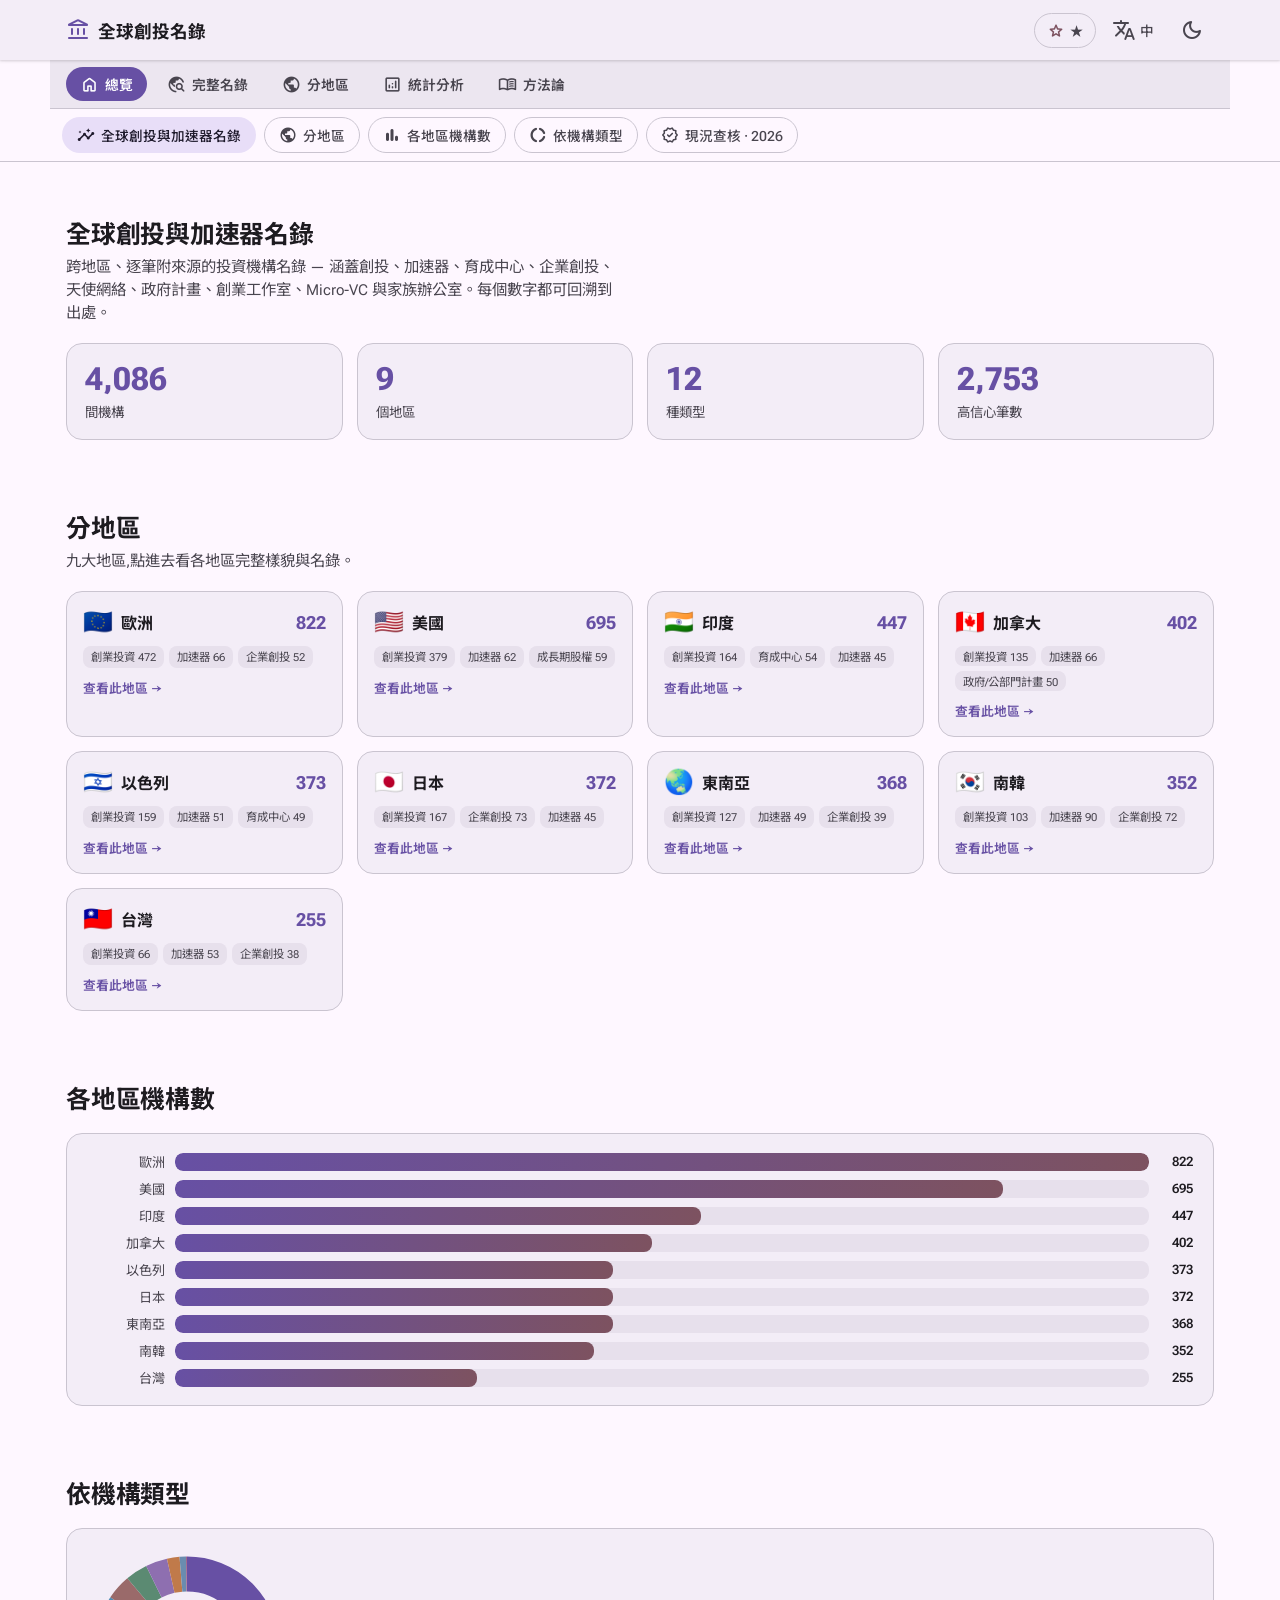
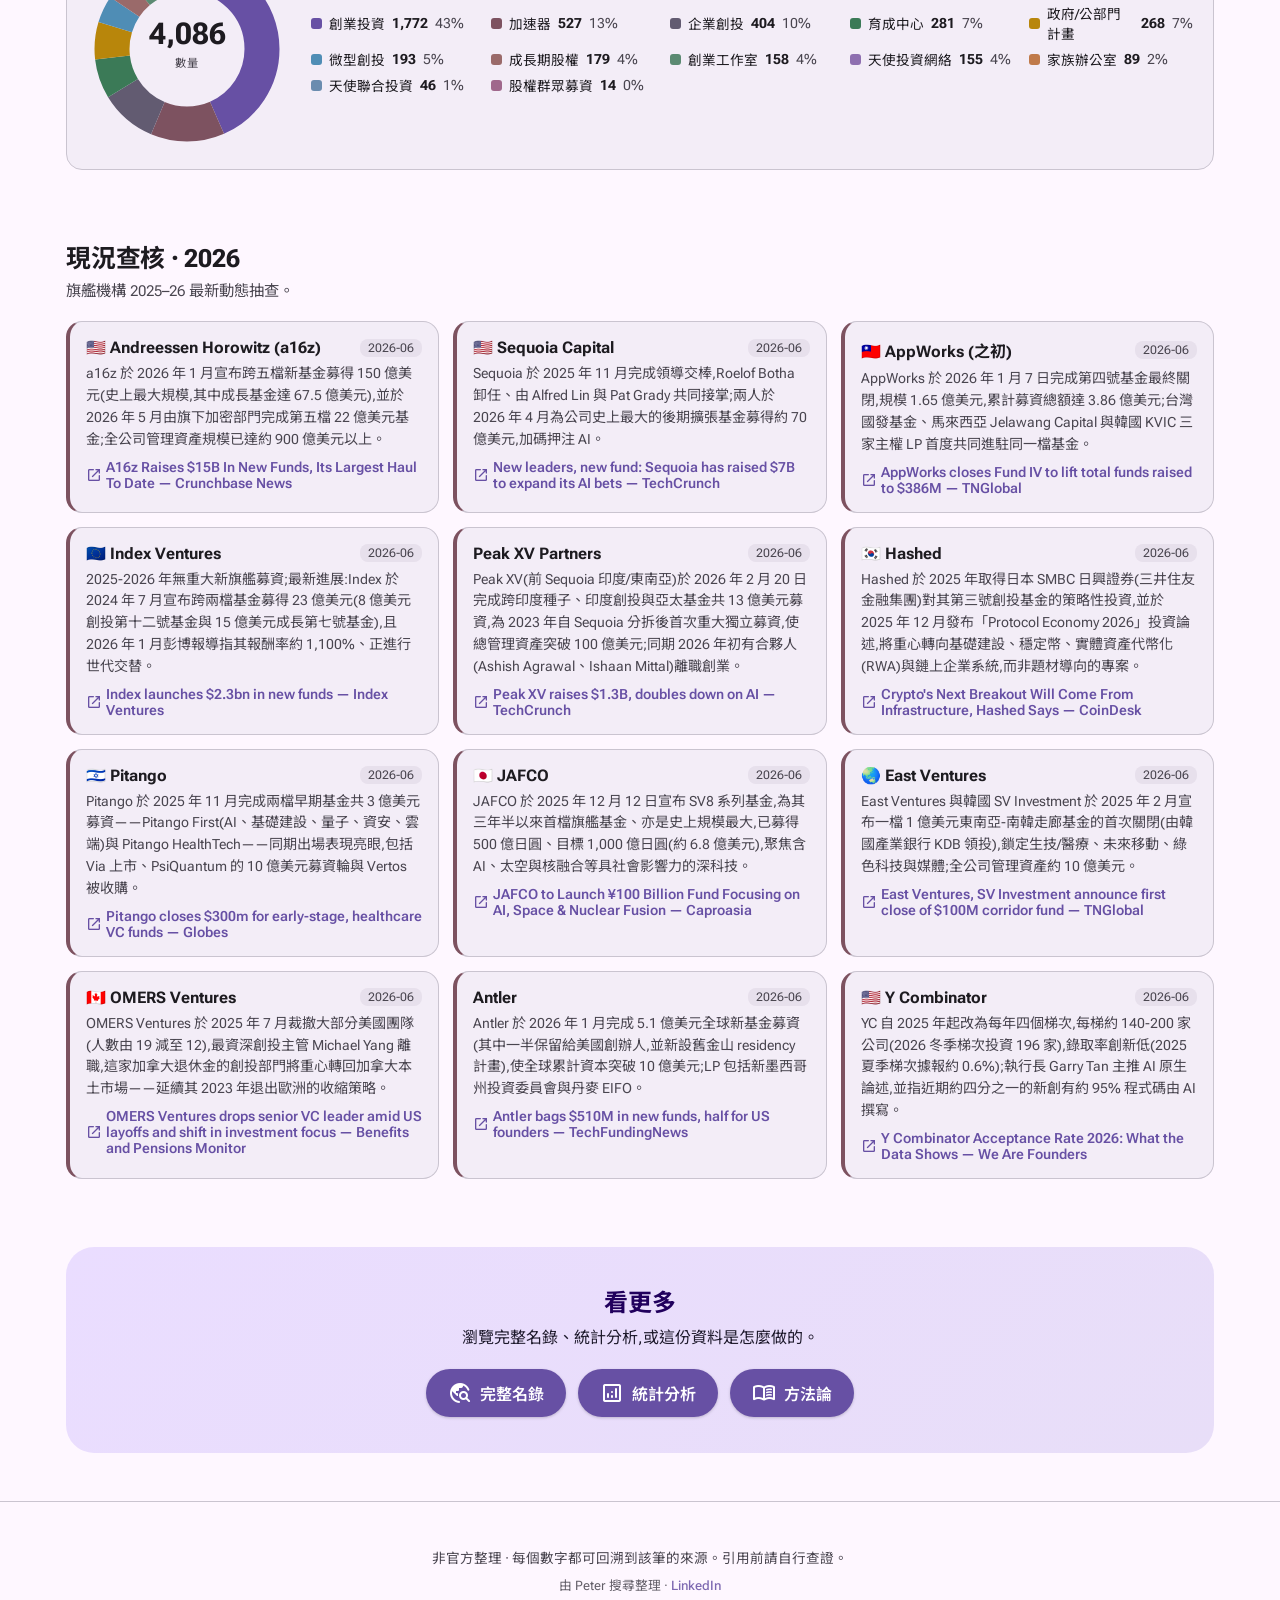
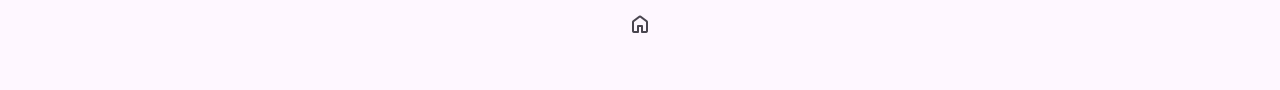
==== commit 185d86e3: "fix: 語言改由網址決定,中英切換鈕換成真正的連結 原本語言存在 localStorage,初始值是 `lsGet("lang") || "en"`,切換靠 onclick 就地重繪 DOM。這有兩" ====
--- a/docs/index.html
+++ b/docs/index.html
@@ -36,7 +36,7 @@
     <a class="brand" href="index.html"><span class="material-symbols-rounded brand__logo">account_balance</span><span class="brand__name" id="brandName">All-VC-Info</span></a>
     <div class="appbar__actions">
       <a class="gh-star" id="ghStar" href="https://github.com/tingwei161803/all-vc-info" data-repo="tingwei161803/all-vc-info" target="_blank" rel="noopener" aria-label="GitHub"><span class="material-symbols-rounded">star</span><span class="gh-star__count" id="ghStarCount">★</span></a>
-      <button class="icon-btn" id="langToggle" type="button" aria-label="Toggle language / 切換語言"><span class="material-symbols-rounded">translate</span><span class="icon-btn__txt" id="langLabel">中</span></button>
+      <a class="icon-btn" id="langToggle" href="/en/" hreflang="en" lang="en" rel="alternate" aria-label="Switch to English"><span class="material-symbols-rounded">translate</span><span class="icon-btn__txt" id="langLabel">中</span></a>
       <button class="icon-btn" id="themeToggle" type="button" aria-label="Toggle theme / 切換主題"><span class="material-symbols-rounded" id="themeIcon">dark_mode</span></button>
     </div>
   </div></header>
@@ -44,7 +44,7 @@
   <nav class="sectionnav" id="sectionNav" aria-label="Section navigation"><div class="sectionnav__inner" id="sectionNavInner"></div></nav>
   <span id="top"></span>
   <main id="sections" aria-live="polite">
-<section class="section section--kpi" id="overview"><header class="section-head"><h2 id="overview-h">全球創投與加速器名錄</h2><p class="section-head__sub">跨地區、逐筆附來源的投資機構名錄 — 涵蓋創投、加速器、育成中心、企業創投、天使網絡、政府計畫、創業工作室、Micro-VC 與家族辦公室。每個數字都可回溯到出處。</p></header><div class="hero__stats"><div class="hero__stat" data-item=""><b class="hero__stat-value" data-count="4086" data-done="1">480</b><span class="hero__stat-label">間機構</span></div><div class="hero__stat" data-item=""><b class="hero__stat-value" data-count="9" data-done="1">1</b><span class="hero__stat-label">個地區</span></div><div class="hero__stat" data-item=""><b class="hero__stat-value" data-count="12" data-done="1">1</b><span class="hero__stat-label">種類型</span></div><div class="hero__stat" data-item=""><b class="hero__stat-value" data-count="2753" data-done="1">323</b><span class="hero__stat-label">高信心筆數</span></div></div></section><section class="section section--regioncards" id="regions"><header class="section-head"><h2 id="regions-h">分地區</h2><p class="section-head__sub">九大地區,點進去看各地區完整樣貌與名錄。</p></header><div class="rcards"><a class="rcard" data-item="" href="region.html?r=europe"><div class="rcard__top"><span class="rcard__flag">🇪🇺</span><span class="rcard__n">歐洲</span><span class="rcard__c">822</span></div><div class="rcard__tags"><span class="tag">創業投資 472</span><span class="tag">加速器 66</span><span class="tag">企業創投 52</span></div><span class="rcard__go">查看此地區 →</span></a><a class="rcard" data-item="" href="region.html?r=united-states"><div class="rcard__top"><span class="rcard__flag">🇺🇸</span><span class="rcard__n">美國</span><span class="rcard__c">695</span></div><div class="rcard__tags"><span class="tag">創業投資 379</span><span class="tag">加速器 62</span><span class="tag">成長期股權 59</span></div><span class="rcard__go">查看此地區 →</span></a><a class="rcard" data-item="" href="region.html?r=india"><div class="rcard__top"><span class="rcard__flag">🇮🇳</span><span class="rcard__n">印度</span><span class="rcard__c">447</span></div><div class="rcard__tags"><span class="tag">創業投資 164</span><span class="tag">育成中心 54</span><span class="tag">加速器 45</span></div><span class="rcard__go">查看此地區 →</span></a><a class="rcard" data-item="" href="region.html?r=canada"><div class="rcard__top"><span class="rcard__flag">🇨🇦</span><span class="rcard__n">加拿大</span><span class="rcard__c">402</span></div><div class="rcard__tags"><span class="tag">創業投資 135</span><span class="tag">加速器 66</span><span class="tag">政府/公部門計畫 50</span></div><span class="rcard__go">查看此地區 →</span></a><a class="rcard" data-item="" href="region.html?r=israel"><div class="rcard__top"><span class="rcard__flag">🇮🇱</span><span class="rcard__n">以色列</span><span class="rcard__c">373</span></div><div class="rcard__tags"><span class="tag">創業投資 159</span><span class="tag">加速器 51</span><span class="tag">育成中心 49</span></div><span class="rcard__go">查看此地區 →</span></a><a class="rcard" data-item="" href="region.html?r=japan"><div class="rcard__top"><span class="rcard__flag">🇯🇵</span><span class="rcard__n">日本</span><span class="rcard__c">372</span></div><div class="rcard__tags"><span class="tag">創業投資 167</span><span class="tag">企業創投 73</span><span class="tag">加速器 45</span></div><span class="rcard__go">查看此地區 →</span></a><a class="rcard" data-item="" href="region.html?r=southeast-asia"><div class="rcard__top"><span class="rcard__flag">🌏</span><span class="rcard__n">東南亞</span><span class="rcard__c">368</span></div><div class="rcard__tags"><span class="tag">創業投資 127</span><span class="tag">加速器 49</span><span class="tag">企業創投 39</span></div><span class="rcard__go">查看此地區 →</span></a><a class="rcard" data-item="" href="region.html?r=south-korea"><div class="rcard__top"><span class="rcard__flag">🇰🇷</span><span class="rcard__n">南韓</span><span class="rcard__c">352</span></div><div class="rcard__tags"><span class="tag">創業投資 103</span><span class="tag">加速器 90</span><span class="tag">企業創投 72</span></div><span class="rcard__go">查看此地區 →</span></a><a class="rcard" data-item="" href="region.html?r=taiwan"><div class="rcard__top"><span class="rcard__flag">🇹🇼</span><span class="rcard__n">台灣</span><span class="rcard__c">255</span></div><div class="rcard__tags"><span class="tag">創業投資 66</span><span class="tag">加速器 53</span><span class="tag">企業創投 38</span></div><span class="rcard__go">查看此地區 →</span></a></div></section><section class="section section--bars" id="by-region"><header class="section-head"><h2 id="by-region-h">各地區機構數</h2></header><div class="chart-card" data-item=""><div class="hbar"><span class="hbar__label">歐洲</span><span class="hbar__track"><span class="hbar__fill" style="width:100%"></span></span><span class="hbar__val">822</span></div><div class="hbar"><span class="hbar__label">美國</span><span class="hbar__track"><span class="hbar__fill" style="width:85%"></span></span><span class="hbar__val">695</span></div><div class="hbar"><span class="hbar__label">印度</span><span class="hbar__track"><span class="hbar__fill" style="width:54%"></span></span><span class="hbar__val">447</span></div><div class="hbar"><span class="hbar__label">加拿大</span><span class="hbar__track"><span class="hbar__fill" style="width:49%"></span></span><span class="hbar__val">402</span></div><div class="hbar"><span class="hbar__label">以色列</span><span class="hbar__track"><span class="hbar__fill" style="width:45%"></span></span><span class="hbar__val">373</span></div><div class="hbar"><span class="hbar__label">日本</span><span class="hbar__track"><span class="hbar__fill" style="width:45%"></span></span><span class="hbar__val">372</span></div><div class="hbar"><span class="hbar__label">東南亞</span><span class="hbar__track"><span class="hbar__fill" style="width:45%"></span></span><span class="hbar__val">368</span></div><div class="hbar"><span class="hbar__label">南韓</span><span class="hbar__track"><span class="hbar__fill" style="width:43%"></span></span><span class="hbar__val">352</span></div><div class="hbar"><span class="hbar__label">台灣</span><span class="hbar__track"><span class="hbar__fill" style="width:31%"></span></span><span class="hbar__val">255</span></div></div></section><section class="section section--donut" id="by-type"><header class="section-head"><h2 id="by-type-h">依機構類型</h2></header><div class="donut-wrap" data-item=""><svg class="donut" viewBox="0 0 160 160" role="img" aria-label="依機構類型"><circle r="60" cx="80" cy="80" fill="none" stroke="#6750A4" stroke-width="28" stroke-dasharray="163.49198772866706 213.4991307021081" stroke-dashoffset="0" transform="rotate(-90 80 80)"><title>創業投資: 1,772</title></circle><circle r="60" cx="80" cy="80" fill="none" stroke="#7D5260" stroke-width="28" stroke-dasharray="48.62318145203586 328.3679369787393" stroke-dashoffset="-163.49198772866706" transform="rotate(-90 80 80)"><title>加速器: 527</title></circle><circle r="60" cx="80" cy="80" fill="none" stroke="#625B71" stroke-width="28" stroke-dasharray="37.274696976513255 339.7164214542619" stroke-dashoffset="-212.1151691807029" transform="rotate(-90 80 80)"><title>企業創投: 404</title></circle><circle r="60" cx="80" cy="80" fill="none" stroke="#3B7A57" stroke-width="28" stroke-dasharray="25.926212500990655 351.0649059297845" stroke-dashoffset="-249.38986615721615" transform="rotate(-90 80 80)"><title>育成中心: 281</title></circle><circle r="60" cx="80" cy="80" fill="none" stroke="#B8860B" stroke-width="28" stroke-dasharray="24.726779182439486 352.26433924833566" stroke-dashoffset="-275.3160786582068" transform="rotate(-90 80 80)"><title>政府/公部門計畫: 268</title></circle><circle r="60" cx="80" cy="80" fill="none" stroke="#4F8DB5" stroke-width="28" stroke-dasharray="17.80697157541351 359.18414685536163" stroke-dashoffset="-300.04285784064626" transform="rotate(-90 80 80)"><title>微型創投: 193</title></circle><circle r="60" cx="80" cy="80" fill="none" stroke="#9A6A6A" stroke-width="28" stroke-dasharray="16.51527415543533 360.4758442753398" stroke-dashoffset="-317.8498294160598" transform="rotate(-90 80 80)"><title>成長期股權: 179</title></circle><circle r="60" cx="80" cy="80" fill="none" stroke="#5B8A72" stroke-width="28" stroke-dasharray="14.577728025468055 362.4133904053071" stroke-dashoffset="-334.3651035714951" transform="rotate(-90 80 80)"><title>創業工作室: 158</title></circle><circle r="60" cx="80" cy="80" fill="none" stroke="#8E6FB0" stroke-width="28" stroke-dasharray="14.300935721187015 362.69018270958816" stroke-dashoffset="-348.9428315969632" transform="rotate(-90 80 80)"><title>天使投資網絡: 155</title></circle><circle r="60" cx="80" cy="80" fill="none" stroke="#C07A4A" stroke-width="28" stroke-dasharray="8.211505027004158 368.779613403771" stroke-dashoffset="-363.24376731815016" transform="rotate(-90 80 80)"><title>家族辦公室: 89</title></circle><circle r="60" cx="80" cy="80" fill="none" stroke="#6A8CAF" stroke-width="28" stroke-dasharray="4.244148665642598 372.7469697651326" stroke-dashoffset="-371.4552723451543" transform="rotate(-90 80 80)"><title>天使聯合投資: 46</title></circle><circle r="60" cx="80" cy="80" fill="none" stroke="#A0688C" stroke-width="28" stroke-dasharray="1.291697419978182 375.699421010797" stroke-dashoffset="-375.69942101079687" transform="rotate(-90 80 80)"><title>股權群眾募資: 14</title></circle><text x="80" y="76" text-anchor="middle" class="donut-total">4,086</text><text x="80" y="94" text-anchor="middle" class="donut-cap">數量</text></svg><ul class="legend"><li><span class="lg-dot" style="background:#6750A4"></span>創業投資 <b>1,772</b> <span class="muted">43%</span></li><li><span class="lg-dot" style="background:#7D5260"></span>加速器 <b>527</b> <span class="muted">13%</span></li><li><span class="lg-dot" style="background:#625B71"></span>企業創投 <b>404</b> <span class="muted">10%</span></li><li><span class="lg-dot" style="background:#3B7A57"></span>育成中心 <b>281</b> <span class="muted">7%</span></li><li><span class="lg-dot" style="background:#B8860B"></span>政府/公部門計畫 <b>268</b> <span class="muted">7%</span></li><li><span class="lg-dot" style="background:#4F8DB5"></span>微型創投 <b>193</b> <span class="muted">5%</span></li><li><span class="lg-dot" style="background:#9A6A6A"></span>成長期股權 <b>179</b> <span class="muted">4%</span></li><li><span class="lg-dot" style="background:#5B8A72"></span>創業工作室 <b>158</b> <span class="muted">4%</span></li><li><span class="lg-dot" style="background:#8E6FB0"></span>天使投資網絡 <b>155</b> <span class="muted">4%</span></li><li><span class="lg-dot" style="background:#C07A4A"></span>家族辦公室 <b>89</b> <span class="muted">2%</span></li><li><span class="lg-dot" style="background:#6A8CAF"></span>天使聯合投資 <b>46</b> <span class="muted">1%</span></li><li><span class="lg-dot" style="background:#A0688C"></span>股權群眾募資 <b>14</b> <span class="muted">0%</span></li></ul></div></section><section class="section section--freshness" id="fresh"><header class="section-head"><h2 id="fresh-h">現況查核 · 2026</h2><p class="section-head__sub">旗艦機構 2025–26 最新動態抽查。</p></header><div class="fresh-grid"><div class="fresh-card" data-item=""><div class="fresh-card__top"><span class="fresh-card__name">🇺🇸 Andreessen Horowitz (a16z)</span><span class="fresh-card__as">2026-06</span></div><p class="fresh-card__note">a16z 於 2026 年 1 月宣布跨五檔新基金募得 150 億美元(史上最大規模,其中成長基金達 67.5 億美元),並於 2026 年 5 月由旗下加密部門完成第五檔 22 億美元基金;全公司管理資產規模已達約 900 億美元以上。</p><a class="det__site" href="https://news.crunchbase.com/venture/a16z-15b-new-funds-american-dynamism-ben-horowitz/" target="_blank" rel="noopener"><span class="material-symbols-rounded">open_in_new</span>A16z Raises $15B In New Funds, Its Largest Haul To Date — Crunchbase News</a></div><div class="fresh-card" data-item=""><div class="fresh-card__top"><span class="fresh-card__name">🇺🇸 Sequoia Capital</span><span class="fresh-card__as">2026-06</span></div><p class="fresh-card__note">Sequoia 於 2025 年 11 月完成領導交棒,Roelof Botha 卸任、由 Alfred Lin 與 Pat Grady 共同接掌;兩人於 2026 年 4 月為公司史上最大的後期擴張基金募得約 70 億美元,加碼押注 AI。</p><a class="det__site" href="https://techcrunch.com/2026/04/16/new-leaders-new-fund-sequoia-has-raised-7b-to-expand-its-ai-bets/" target="_blank" rel="noopener"><span class="material-symbols-rounded">open_in_new</span>New leaders, new fund: Sequoia has raised $7B to expand its AI bets — TechCrunch</a></div><div class="fresh-card" data-item=""><div class="fresh-card__top"><span class="fresh-card__name">🇹🇼 AppWorks (之初)</span><span class="fresh-card__as">2026-06</span></div><p class="fresh-card__note">AppWorks 於 2026 年 1 月 7 日完成第四號基金最終關閉,規模 1.65 億美元,累計募資總額達 3.86 億美元;台灣國發基金、馬來西亞 Jelawang Capital 與韓國 KVIC 三家主權 LP 首度共同進駐同一檔基金。</p><a class="det__site" href="https://technode.global/2026/01/07/appworks-closes-fund-iv-to-lift-total-funds-raised-to-386m/" target="_blank" rel="noopener"><span class="material-symbols-rounded">open_in_new</span>AppWorks closes Fund IV to lift total funds raised to $386M — TNGlobal</a></div><div class="fresh-card" data-item=""><div class="fresh-card__top"><span class="fresh-card__name">🇪🇺 Index Ventures</span><span class="fresh-card__as">2026-06</span></div><p class="fresh-card__note">2025-2026 年無重大新旗艦募資;最新進展:Index 於 2024 年 7 月宣布跨兩檔基金募得 23 億美元(8 億美元創投第十二號基金與 15 億美元成長第七號基金),且 2026 年 1 月彭博報導指其報酬率約 1,100%、正進行世代交替。</p><a class="det__site" href="https://www.indexventures.com/perspectives/relationships-that-reshape-industries-index-launches-23bn-in-new-funds/" target="_blank" rel="noopener"><span class="material-symbols-rounded">open_in_new</span>Index launches $2.3bn in new funds — Index Ventures</a></div><div class="fresh-card" data-item=""><div class="fresh-card__top"><span class="fresh-card__name"> Peak XV Partners</span><span class="fresh-card__as">2026-06</span></div><p class="fresh-card__note">Peak XV(前 Sequoia 印度/東南亞)於 2026 年 2 月 20 日完成跨印度種子、印度創投與亞太基金共 13 億美元募資,為 2023 年自 Sequoia 分拆後首次重大獨立募資,使總管理資產突破 100 億美元;同期 2026 年初有合夥人(Ashish Agrawal、Ishaan Mittal)離職創業。</p><a class="det__site" href="https://techcrunch.com/2026/02/20/peak-xv-raises-1-3b-doubles-down-on-ai-as-global-vc-rivalry-in-india-heats-up/" target="_blank" rel="noopener"><span class="material-symbols-rounded">open_in_new</span>Peak XV raises $1.3B, doubles down on AI — TechCrunch</a></div><div class="fresh-card" data-item=""><div class="fresh-card__top"><span class="fresh-card__name">🇰🇷 Hashed</span><span class="fresh-card__as">2026-06</span></div><p class="fresh-card__note">Hashed 於 2025 年取得日本 SMBC 日興證券(三井住友金融集團)對其第三號創投基金的策略性投資,並於 2025 年 12 月發布「Protocol Economy 2026」投資論述,將重心轉向基礎建設、穩定幣、實體資產代幣化(RWA)與鏈上企業系統,而非題材導向的專案。</p><a class="det__site" href="https://www.coindesk.com/markets/2025/12/05/asia-morning-briefing-crypto-s-next-breakout-will-come-from-infrastructure-not-narratives-hashed-says" target="_blank" rel="noopener"><span class="material-symbols-rounded">open_in_new</span>Crypto's Next Breakout Will Come From Infrastructure, Hashed Says — CoinDesk</a></div><div class="fresh-card" data-item=""><div class="fresh-card__top"><span class="fresh-card__name">🇮🇱 Pitango</span><span class="fresh-card__as">2026-06</span></div><p class="fresh-card__note">Pitango 於 2025 年 11 月完成兩檔早期基金共 3 億美元募資——Pitango First(AI、基礎建設、量子、資安、雲端)與 Pitango HealthTech——同期出場表現亮眼,包括 Via 上市、PsiQuantum 的 10 億美元募資輪與 Vertos 被收購。</p><a class="det__site" href="https://en.globes.co.il/en/article-pitango-closes-300m-for-early-stage-and-healthcare-vc-funds-1001525720" target="_blank" rel="noopener"><span class="material-symbols-rounded">open_in_new</span>Pitango closes $300m for early-stage, healthcare VC funds — Globes</a></div><div class="fresh-card" data-item=""><div class="fresh-card__top"><span class="fresh-card__name">🇯🇵 JAFCO</span><span class="fresh-card__as">2026-06</span></div><p class="fresh-card__note">JAFCO 於 2025 年 12 月 12 日宣布 SV8 系列基金,為其三年半以來首檔旗艦基金、亦是史上規模最大,已募得 500 億日圓、目標 1,000 億日圓(約 6.8 億美元),聚焦含 AI、太空與核融合等具社會影響力的深科技。</p><a class="det__site" href="https://www.caproasia.com/2025/07/13/japan-6-8-billion-venture-investment-group-jafco-to-launch-678-million-jpy-100-billion-fund-to-invest-in-japan-startups-focusing-on-social-impact-including-ai-space-nuclear-fusion/" target="_blank" rel="noopener"><span class="material-symbols-rounded">open_in_new</span>JAFCO to Launch ¥100 Billion Fund Focusing on AI, Space &amp; Nuclear Fusion — Caproasia</a></div><div class="fresh-card" data-item=""><div class="fresh-card__top"><span class="fresh-card__name">🌏 East Ventures</span><span class="fresh-card__as">2026-06</span></div><p class="fresh-card__note">East Ventures 與韓國 SV Investment 於 2025 年 2 月宣布一檔 1 億美元東南亞-南韓走廊基金的首次關閉(由韓國產業銀行 KDB 領投),鎖定生技/醫療、未來移動、綠色科技與媒體;全公司管理資產約 10 億美元。</p><a class="det__site" href="https://technode.global/2025/02/10/east-ventures-sv-investment-announce-first-close-of-100m-southeast-asia-south-korea-investment-corridor-fund/" target="_blank" rel="noopener"><span class="material-symbols-rounded">open_in_new</span>East Ventures, SV Investment announce first close of $100M corridor fund — TNGlobal</a></div><div class="fresh-card" data-item=""><div class="fresh-card__top"><span class="fresh-card__name">🇨🇦 OMERS Ventures</span><span class="fresh-card__as">2026-06</span></div><p class="fresh-card__note">OMERS Ventures 於 2025 年 7 月裁撤大部分美國團隊(人數由 19 減至 12),最資深創投主管 Michael Yang 離職,這家加拿大退休金的創投部門將重心轉回加拿大本土市場——延續其 2023 年退出歐洲的收縮策略。</p><a class="det__site" href="https://www.benefitsandpensionsmonitor.com/news/industry-news/omers-ventures-drops-senior-vc-leader-amid-us-layoffs-and-shift-in-investment-focus/392283" target="_blank" rel="noopener"><span class="material-symbols-rounded">open_in_new</span>OMERS Ventures drops senior VC leader amid US layoffs and shift in investment focus — Benefits and Pensions Monitor</a></div><div class="fresh-card" data-item=""><div class="fresh-card__top"><span class="fresh-card__name"> Antler</span><span class="fresh-card__as">2026-06</span></div><p class="fresh-card__note">Antler 於 2026 年 1 月完成 5.1 億美元全球新基金募資(其中一半保留給美國創辦人,並新設舊金山 residency 計畫),使全球累計資本突破 10 億美元;LP 包括新墨西哥州投資委員會與丹麥 EIFO。</p><a class="det__site" href="https://techfundingnews.com/antler-510m-raise-us-expansion-unicorns/" target="_blank" rel="noopener"><span class="material-symbols-rounded">open_in_new</span>Antler bags $510M in new funds, half for US founders — TechFundingNews</a></div><div class="fresh-card" data-item=""><div class="fresh-card__top"><span class="fresh-card__name">🇺🇸 Y Combinator</span><span class="fresh-card__as">2026-06</span></div><p class="fresh-card__note">YC 自 2025 年起改為每年四個梯次,每梯約 140-200 家公司(2026 冬季梯次投資 196 家),錄取率創新低(2025 夏季梯次據報約 0.6%);執行長 Garry Tan 主推 AI 原生論述,並指近期約四分之一的新創有約 95% 程式碼由 AI 撰寫。</p><a class="det__site" href="https://www.wearefounders.uk/y-combinator-acceptance-rate-2026/" target="_blank" rel="noopener"><span class="material-symbols-rounded">open_in_new</span>Y Combinator Acceptance Rate 2026: What the Data Shows — We Are Founders</a></div></div></section><section class="section section--cta" id="cta"><div class="cta-card" data-item=""><h2>看更多</h2><p>瀏覽完整名錄、統計分析,或這份資料是怎麼做的。</p><div class="cta-row"><a class="cta-btn" href="directory.html"><span class="material-symbols-rounded">travel_explore</span>完整名錄</a><a class="cta-btn" href="analysis.html"><span class="material-symbols-rounded">analytics</span>統計分析</a><a class="cta-btn" href="methodology.html"><span class="material-symbols-rounded">menu_book</span>方法論</a></div></div></section>
+<section class="section section--kpi" id="overview"><header class="section-head"><h2 id="overview-h">全球創投與加速器名錄</h2><p class="section-head__sub">跨地區、逐筆附來源的投資機構名錄 — 涵蓋創投、加速器、育成中心、企業創投、天使網絡、政府計畫、創業工作室、Micro-VC 與家族辦公室。每個數字都可回溯到出處。</p></header><div class="hero__stats"><div class="hero__stat" data-item=""><b class="hero__stat-value" data-count="4086">4,086</b><span class="hero__stat-label">間機構</span></div><div class="hero__stat" data-item=""><b class="hero__stat-value" data-count="9">9</b><span class="hero__stat-label">個地區</span></div><div class="hero__stat" data-item=""><b class="hero__stat-value" data-count="12">12</b><span class="hero__stat-label">種類型</span></div><div class="hero__stat" data-item=""><b class="hero__stat-value" data-count="2753">2,753</b><span class="hero__stat-label">高信心筆數</span></div></div></section><section class="section section--regioncards" id="regions"><header class="section-head"><h2 id="regions-h">分地區</h2><p class="section-head__sub">九大地區,點進去看各地區完整樣貌與名錄。</p></header><div class="rcards"><a class="rcard" data-item="" href="region.html?r=europe"><div class="rcard__top"><span class="rcard__flag">🇪🇺</span><span class="rcard__n">歐洲</span><span class="rcard__c">822</span></div><div class="rcard__tags"><span class="tag">創業投資 472</span><span class="tag">加速器 66</span><span class="tag">企業創投 52</span></div><span class="rcard__go">查看此地區 →</span></a><a class="rcard" data-item="" href="region.html?r=united-states"><div class="rcard__top"><span class="rcard__flag">🇺🇸</span><span class="rcard__n">美國</span><span class="rcard__c">695</span></div><div class="rcard__tags"><span class="tag">創業投資 379</span><span class="tag">加速器 62</span><span class="tag">成長期股權 59</span></div><span class="rcard__go">查看此地區 →</span></a><a class="rcard" data-item="" href="region.html?r=india"><div class="rcard__top"><span class="rcard__flag">🇮🇳</span><span class="rcard__n">印度</span><span class="rcard__c">447</span></div><div class="rcard__tags"><span class="tag">創業投資 164</span><span class="tag">育成中心 54</span><span class="tag">加速器 45</span></div><span class="rcard__go">查看此地區 →</span></a><a class="rcard" data-item="" href="region.html?r=canada"><div class="rcard__top"><span class="rcard__flag">🇨🇦</span><span class="rcard__n">加拿大</span><span class="rcard__c">402</span></div><div class="rcard__tags"><span class="tag">創業投資 135</span><span class="tag">加速器 66</span><span class="tag">政府/公部門計畫 50</span></div><span class="rcard__go">查看此地區 →</span></a><a class="rcard" data-item="" href="region.html?r=israel"><div class="rcard__top"><span class="rcard__flag">🇮🇱</span><span class="rcard__n">以色列</span><span class="rcard__c">373</span></div><div class="rcard__tags"><span class="tag">創業投資 159</span><span class="tag">加速器 51</span><span class="tag">育成中心 49</span></div><span class="rcard__go">查看此地區 →</span></a><a class="rcard" data-item="" href="region.html?r=japan"><div class="rcard__top"><span class="rcard__flag">🇯🇵</span><span class="rcard__n">日本</span><span class="rcard__c">372</span></div><div class="rcard__tags"><span class="tag">創業投資 167</span><span class="tag">企業創投 73</span><span class="tag">加速器 45</span></div><span class="rcard__go">查看此地區 →</span></a><a class="rcard" data-item="" href="region.html?r=southeast-asia"><div class="rcard__top"><span class="rcard__flag">🌏</span><span class="rcard__n">東南亞</span><span class="rcard__c">368</span></div><div class="rcard__tags"><span class="tag">創業投資 127</span><span class="tag">加速器 49</span><span class="tag">企業創投 39</span></div><span class="rcard__go">查看此地區 →</span></a><a class="rcard" data-item="" href="region.html?r=south-korea"><div class="rcard__top"><span class="rcard__flag">🇰🇷</span><span class="rcard__n">南韓</span><span class="rcard__c">352</span></div><div class="rcard__tags"><span class="tag">創業投資 103</span><span class="tag">加速器 90</span><span class="tag">企業創投 72</span></div><span class="rcard__go">查看此地區 →</span></a><a class="rcard" data-item="" href="region.html?r=taiwan"><div class="rcard__top"><span class="rcard__flag">🇹🇼</span><span class="rcard__n">台灣</span><span class="rcard__c">255</span></div><div class="rcard__tags"><span class="tag">創業投資 66</span><span class="tag">加速器 53</span><span class="tag">企業創投 38</span></div><span class="rcard__go">查看此地區 →</span></a></div></section><section class="section section--bars" id="by-region"><header class="section-head"><h2 id="by-region-h">各地區機構數</h2></header><div class="chart-card" data-item=""><div class="hbar"><span class="hbar__label">歐洲</span><span class="hbar__track"><span class="hbar__fill" style="width:100%"></span></span><span class="hbar__val">822</span></div><div class="hbar"><span class="hbar__label">美國</span><span class="hbar__track"><span class="hbar__fill" style="width:85%"></span></span><span class="hbar__val">695</span></div><div class="hbar"><span class="hbar__label">印度</span><span class="hbar__track"><span class="hbar__fill" style="width:54%"></span></span><span class="hbar__val">447</span></div><div class="hbar"><span class="hbar__label">加拿大</span><span class="hbar__track"><span class="hbar__fill" style="width:49%"></span></span><span class="hbar__val">402</span></div><div class="hbar"><span class="hbar__label">以色列</span><span class="hbar__track"><span class="hbar__fill" style="width:45%"></span></span><span class="hbar__val">373</span></div><div class="hbar"><span class="hbar__label">日本</span><span class="hbar__track"><span class="hbar__fill" style="width:45%"></span></span><span class="hbar__val">372</span></div><div class="hbar"><span class="hbar__label">東南亞</span><span class="hbar__track"><span class="hbar__fill" style="width:45%"></span></span><span class="hbar__val">368</span></div><div class="hbar"><span class="hbar__label">南韓</span><span class="hbar__track"><span class="hbar__fill" style="width:43%"></span></span><span class="hbar__val">352</span></div><div class="hbar"><span class="hbar__label">台灣</span><span class="hbar__track"><span class="hbar__fill" style="width:31%"></span></span><span class="hbar__val">255</span></div></div></section><section class="section section--donut" id="by-type"><header class="section-head"><h2 id="by-type-h">依機構類型</h2></header><div class="donut-wrap" data-item=""><svg class="donut" viewBox="0 0 160 160" role="img" aria-label="依機構類型"><circle r="60" cx="80" cy="80" fill="none" stroke="#6750A4" stroke-width="28" stroke-dasharray="163.49198772866706 213.4991307021081" stroke-dashoffset="0" transform="rotate(-90 80 80)"><title>創業投資: 1,772</title></circle><circle r="60" cx="80" cy="80" fill="none" stroke="#7D5260" stroke-width="28" stroke-dasharray="48.62318145203586 328.3679369787393" stroke-dashoffset="-163.49198772866706" transform="rotate(-90 80 80)"><title>加速器: 527</title></circle><circle r="60" cx="80" cy="80" fill="none" stroke="#625B71" stroke-width="28" stroke-dasharray="37.274696976513255 339.7164214542619" stroke-dashoffset="-212.1151691807029" transform="rotate(-90 80 80)"><title>企業創投: 404</title></circle><circle r="60" cx="80" cy="80" fill="none" stroke="#3B7A57" stroke-width="28" stroke-dasharray="25.926212500990655 351.0649059297845" stroke-dashoffset="-249.38986615721615" transform="rotate(-90 80 80)"><title>育成中心: 281</title></circle><circle r="60" cx="80" cy="80" fill="none" stroke="#B8860B" stroke-width="28" stroke-dasharray="24.726779182439486 352.26433924833566" stroke-dashoffset="-275.3160786582068" transform="rotate(-90 80 80)"><title>政府/公部門計畫: 268</title></circle><circle r="60" cx="80" cy="80" fill="none" stroke="#4F8DB5" stroke-width="28" stroke-dasharray="17.80697157541351 359.18414685536163" stroke-dashoffset="-300.04285784064626" transform="rotate(-90 80 80)"><title>微型創投: 193</title></circle><circle r="60" cx="80" cy="80" fill="none" stroke="#9A6A6A" stroke-width="28" stroke-dasharray="16.51527415543533 360.4758442753398" stroke-dashoffset="-317.8498294160598" transform="rotate(-90 80 80)"><title>成長期股權: 179</title></circle><circle r="60" cx="80" cy="80" fill="none" stroke="#5B8A72" stroke-width="28" stroke-dasharray="14.577728025468055 362.4133904053071" stroke-dashoffset="-334.3651035714951" transform="rotate(-90 80 80)"><title>創業工作室: 158</title></circle><circle r="60" cx="80" cy="80" fill="none" stroke="#8E6FB0" stroke-width="28" stroke-dasharray="14.300935721187015 362.69018270958816" stroke-dashoffset="-348.9428315969632" transform="rotate(-90 80 80)"><title>天使投資網絡: 155</title></circle><circle r="60" cx="80" cy="80" fill="none" stroke="#C07A4A" stroke-width="28" stroke-dasharray="8.211505027004158 368.779613403771" stroke-dashoffset="-363.24376731815016" transform="rotate(-90 80 80)"><title>家族辦公室: 89</title></circle><circle r="60" cx="80" cy="80" fill="none" stroke="#6A8CAF" stroke-width="28" stroke-dasharray="4.244148665642598 372.7469697651326" stroke-dashoffset="-371.4552723451543" transform="rotate(-90 80 80)"><title>天使聯合投資: 46</title></circle><circle r="60" cx="80" cy="80" fill="none" stroke="#A0688C" stroke-width="28" stroke-dasharray="1.291697419978182 375.699421010797" stroke-dashoffset="-375.69942101079687" transform="rotate(-90 80 80)"><title>股權群眾募資: 14</title></circle><text x="80" y="76" text-anchor="middle" class="donut-total">4,086</text><text x="80" y="94" text-anchor="middle" class="donut-cap">數量</text></svg><ul class="legend"><li><span class="lg-dot" style="background:#6750A4"></span>創業投資 <b>1,772</b> <span class="muted">43%</span></li><li><span class="lg-dot" style="background:#7D5260"></span>加速器 <b>527</b> <span class="muted">13%</span></li><li><span class="lg-dot" style="background:#625B71"></span>企業創投 <b>404</b> <span class="muted">10%</span></li><li><span class="lg-dot" style="background:#3B7A57"></span>育成中心 <b>281</b> <span class="muted">7%</span></li><li><span class="lg-dot" style="background:#B8860B"></span>政府/公部門計畫 <b>268</b> <span class="muted">7%</span></li><li><span class="lg-dot" style="background:#4F8DB5"></span>微型創投 <b>193</b> <span class="muted">5%</span></li><li><span class="lg-dot" style="background:#9A6A6A"></span>成長期股權 <b>179</b> <span class="muted">4%</span></li><li><span class="lg-dot" style="background:#5B8A72"></span>創業工作室 <b>158</b> <span class="muted">4%</span></li><li><span class="lg-dot" style="background:#8E6FB0"></span>天使投資網絡 <b>155</b> <span class="muted">4%</span></li><li><span class="lg-dot" style="background:#C07A4A"></span>家族辦公室 <b>89</b> <span class="muted">2%</span></li><li><span class="lg-dot" style="background:#6A8CAF"></span>天使聯合投資 <b>46</b> <span class="muted">1%</span></li><li><span class="lg-dot" style="background:#A0688C"></span>股權群眾募資 <b>14</b> <span class="muted">0%</span></li></ul></div></section><section class="section section--freshness" id="fresh"><header class="section-head"><h2 id="fresh-h">現況查核 · 2026</h2><p class="section-head__sub">旗艦機構 2025–26 最新動態抽查。</p></header><div class="fresh-grid"><div class="fresh-card" data-item=""><div class="fresh-card__top"><span class="fresh-card__name">🇺🇸 Andreessen Horowitz (a16z)</span><span class="fresh-card__as">2026-06</span></div><p class="fresh-card__note">a16z 於 2026 年 1 月宣布跨五檔新基金募得 150 億美元(史上最大規模,其中成長基金達 67.5 億美元),並於 2026 年 5 月由旗下加密部門完成第五檔 22 億美元基金;全公司管理資產規模已達約 900 億美元以上。</p><a class="det__site" href="https://news.crunchbase.com/venture/a16z-15b-new-funds-american-dynamism-ben-horowitz/" target="_blank" rel="noopener"><span class="material-symbols-rounded">open_in_new</span>A16z Raises $15B In New Funds, Its Largest Haul To Date — Crunchbase News</a></div><div class="fresh-card" data-item=""><div class="fresh-card__top"><span class="fresh-card__name">🇺🇸 Sequoia Capital</span><span class="fresh-card__as">2026-06</span></div><p class="fresh-card__note">Sequoia 於 2025 年 11 月完成領導交棒,Roelof Botha 卸任、由 Alfred Lin 與 Pat Grady 共同接掌;兩人於 2026 年 4 月為公司史上最大的後期擴張基金募得約 70 億美元,加碼押注 AI。</p><a class="det__site" href="https://techcrunch.com/2026/04/16/new-leaders-new-fund-sequoia-has-raised-7b-to-expand-its-ai-bets/" target="_blank" rel="noopener"><span class="material-symbols-rounded">open_in_new</span>New leaders, new fund: Sequoia has raised $7B to expand its AI bets — TechCrunch</a></div><div class="fresh-card" data-item=""><div class="fresh-card__top"><span class="fresh-card__name">🇹🇼 AppWorks (之初)</span><span class="fresh-card__as">2026-06</span></div><p class="fresh-card__note">AppWorks 於 2026 年 1 月 7 日完成第四號基金最終關閉,規模 1.65 億美元,累計募資總額達 3.86 億美元;台灣國發基金、馬來西亞 Jelawang Capital 與韓國 KVIC 三家主權 LP 首度共同進駐同一檔基金。</p><a class="det__site" href="https://technode.global/2026/01/07/appworks-closes-fund-iv-to-lift-total-funds-raised-to-386m/" target="_blank" rel="noopener"><span class="material-symbols-rounded">open_in_new</span>AppWorks closes Fund IV to lift total funds raised to $386M — TNGlobal</a></div><div class="fresh-card" data-item=""><div class="fresh-card__top"><span class="fresh-card__name">🇪🇺 Index Ventures</span><span class="fresh-card__as">2026-06</span></div><p class="fresh-card__note">2025-2026 年無重大新旗艦募資;最新進展:Index 於 2024 年 7 月宣布跨兩檔基金募得 23 億美元(8 億美元創投第十二號基金與 15 億美元成長第七號基金),且 2026 年 1 月彭博報導指其報酬率約 1,100%、正進行世代交替。</p><a class="det__site" href="https://www.indexventures.com/perspectives/relationships-that-reshape-industries-index-launches-23bn-in-new-funds/" target="_blank" rel="noopener"><span class="material-symbols-rounded">open_in_new</span>Index launches $2.3bn in new funds — Index Ventures</a></div><div class="fresh-card" data-item=""><div class="fresh-card__top"><span class="fresh-card__name"> Peak XV Partners</span><span class="fresh-card__as">2026-06</span></div><p class="fresh-card__note">Peak XV(前 Sequoia 印度/東南亞)於 2026 年 2 月 20 日完成跨印度種子、印度創投與亞太基金共 13 億美元募資,為 2023 年自 Sequoia 分拆後首次重大獨立募資,使總管理資產突破 100 億美元;同期 2026 年初有合夥人(Ashish Agrawal、Ishaan Mittal)離職創業。</p><a class="det__site" href="https://techcrunch.com/2026/02/20/peak-xv-raises-1-3b-doubles-down-on-ai-as-global-vc-rivalry-in-india-heats-up/" target="_blank" rel="noopener"><span class="material-symbols-rounded">open_in_new</span>Peak XV raises $1.3B, doubles down on AI — TechCrunch</a></div><div class="fresh-card" data-item=""><div class="fresh-card__top"><span class="fresh-card__name">🇰🇷 Hashed</span><span class="fresh-card__as">2026-06</span></div><p class="fresh-card__note">Hashed 於 2025 年取得日本 SMBC 日興證券(三井住友金融集團)對其第三號創投基金的策略性投資,並於 2025 年 12 月發布「Protocol Economy 2026」投資論述,將重心轉向基礎建設、穩定幣、實體資產代幣化(RWA)與鏈上企業系統,而非題材導向的專案。</p><a class="det__site" href="https://www.coindesk.com/markets/2025/12/05/asia-morning-briefing-crypto-s-next-breakout-will-come-from-infrastructure-not-narratives-hashed-says" target="_blank" rel="noopener"><span class="material-symbols-rounded">open_in_new</span>Crypto's Next Breakout Will Come From Infrastructure, Hashed Says — CoinDesk</a></div><div class="fresh-card" data-item=""><div class="fresh-card__top"><span class="fresh-card__name">🇮🇱 Pitango</span><span class="fresh-card__as">2026-06</span></div><p class="fresh-card__note">Pitango 於 2025 年 11 月完成兩檔早期基金共 3 億美元募資——Pitango First(AI、基礎建設、量子、資安、雲端)與 Pitango HealthTech——同期出場表現亮眼,包括 Via 上市、PsiQuantum 的 10 億美元募資輪與 Vertos 被收購。</p><a class="det__site" href="https://en.globes.co.il/en/article-pitango-closes-300m-for-early-stage-and-healthcare-vc-funds-1001525720" target="_blank" rel="noopener"><span class="material-symbols-rounded">open_in_new</span>Pitango closes $300m for early-stage, healthcare VC funds — Globes</a></div><div class="fresh-card" data-item=""><div class="fresh-card__top"><span class="fresh-card__name">🇯🇵 JAFCO</span><span class="fresh-card__as">2026-06</span></div><p class="fresh-card__note">JAFCO 於 2025 年 12 月 12 日宣布 SV8 系列基金,為其三年半以來首檔旗艦基金、亦是史上規模最大,已募得 500 億日圓、目標 1,000 億日圓(約 6.8 億美元),聚焦含 AI、太空與核融合等具社會影響力的深科技。</p><a class="det__site" href="https://www.caproasia.com/2025/07/13/japan-6-8-billion-venture-investment-group-jafco-to-launch-678-million-jpy-100-billion-fund-to-invest-in-japan-startups-focusing-on-social-impact-including-ai-space-nuclear-fusion/" target="_blank" rel="noopener"><span class="material-symbols-rounded">open_in_new</span>JAFCO to Launch ¥100 Billion Fund Focusing on AI, Space &amp; Nuclear Fusion — Caproasia</a></div><div class="fresh-card" data-item=""><div class="fresh-card__top"><span class="fresh-card__name">🌏 East Ventures</span><span class="fresh-card__as">2026-06</span></div><p class="fresh-card__note">East Ventures 與韓國 SV Investment 於 2025 年 2 月宣布一檔 1 億美元東南亞-南韓走廊基金的首次關閉(由韓國產業銀行 KDB 領投),鎖定生技/醫療、未來移動、綠色科技與媒體;全公司管理資產約 10 億美元。</p><a class="det__site" href="https://technode.global/2025/02/10/east-ventures-sv-investment-announce-first-close-of-100m-southeast-asia-south-korea-investment-corridor-fund/" target="_blank" rel="noopener"><span class="material-symbols-rounded">open_in_new</span>East Ventures, SV Investment announce first close of $100M corridor fund — TNGlobal</a></div><div class="fresh-card" data-item=""><div class="fresh-card__top"><span class="fresh-card__name">🇨🇦 OMERS Ventures</span><span class="fresh-card__as">2026-06</span></div><p class="fresh-card__note">OMERS Ventures 於 2025 年 7 月裁撤大部分美國團隊(人數由 19 減至 12),最資深創投主管 Michael Yang 離職,這家加拿大退休金的創投部門將重心轉回加拿大本土市場——延續其 2023 年退出歐洲的收縮策略。</p><a class="det__site" href="https://www.benefitsandpensionsmonitor.com/news/industry-news/omers-ventures-drops-senior-vc-leader-amid-us-layoffs-and-shift-in-investment-focus/392283" target="_blank" rel="noopener"><span class="material-symbols-rounded">open_in_new</span>OMERS Ventures drops senior VC leader amid US layoffs and shift in investment focus — Benefits and Pensions Monitor</a></div><div class="fresh-card" data-item=""><div class="fresh-card__top"><span class="fresh-card__name"> Antler</span><span class="fresh-card__as">2026-06</span></div><p class="fresh-card__note">Antler 於 2026 年 1 月完成 5.1 億美元全球新基金募資(其中一半保留給美國創辦人,並新設舊金山 residency 計畫),使全球累計資本突破 10 億美元;LP 包括新墨西哥州投資委員會與丹麥 EIFO。</p><a class="det__site" href="https://techfundingnews.com/antler-510m-raise-us-expansion-unicorns/" target="_blank" rel="noopener"><span class="material-symbols-rounded">open_in_new</span>Antler bags $510M in new funds, half for US founders — TechFundingNews</a></div><div class="fresh-card" data-item=""><div class="fresh-card__top"><span class="fresh-card__name">🇺🇸 Y Combinator</span><span class="fresh-card__as">2026-06</span></div><p class="fresh-card__note">YC 自 2025 年起改為每年四個梯次,每梯約 140-200 家公司(2026 冬季梯次投資 196 家),錄取率創新低(2025 夏季梯次據報約 0.6%);執行長 Garry Tan 主推 AI 原生論述,並指近期約四分之一的新創有約 95% 程式碼由 AI 撰寫。</p><a class="det__site" href="https://www.wearefounders.uk/y-combinator-acceptance-rate-2026/" target="_blank" rel="noopener"><span class="material-symbols-rounded">open_in_new</span>Y Combinator Acceptance Rate 2026: What the Data Shows — We Are Founders</a></div></div></section><section class="section section--cta" id="cta"><div class="cta-card" data-item=""><h2>看更多</h2><p>瀏覽完整名錄、統計分析,或這份資料是怎麼做的。</p><div class="cta-row"><a class="cta-btn" href="directory.html"><span class="material-symbols-rounded">travel_explore</span>完整名錄</a><a class="cta-btn" href="analysis.html"><span class="material-symbols-rounded">analytics</span>統計分析</a><a class="cta-btn" href="methodology.html"><span class="material-symbols-rounded">menu_book</span>方法論</a></div></div></section>
 </main>
   <dialog class="dialog" id="dialog" aria-labelledby="dialogTitle">
     <div class="dialog__bar">
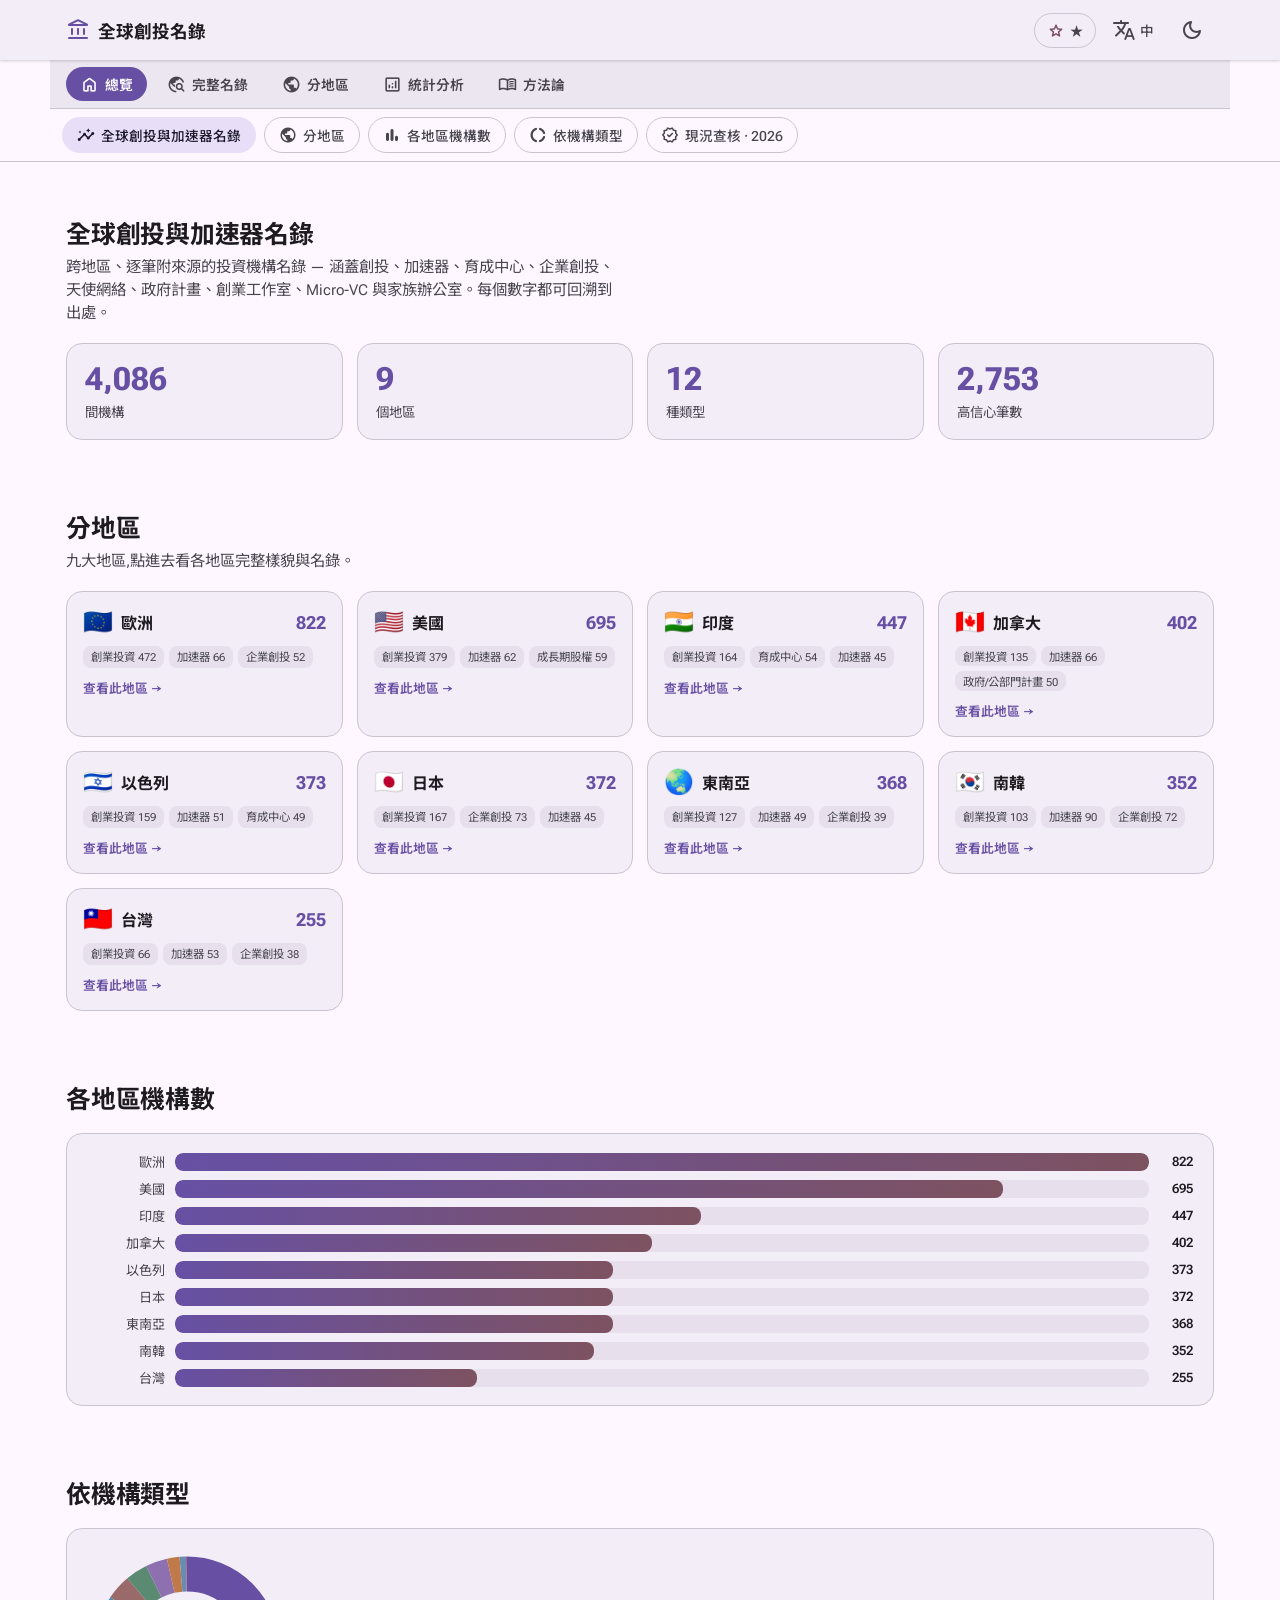
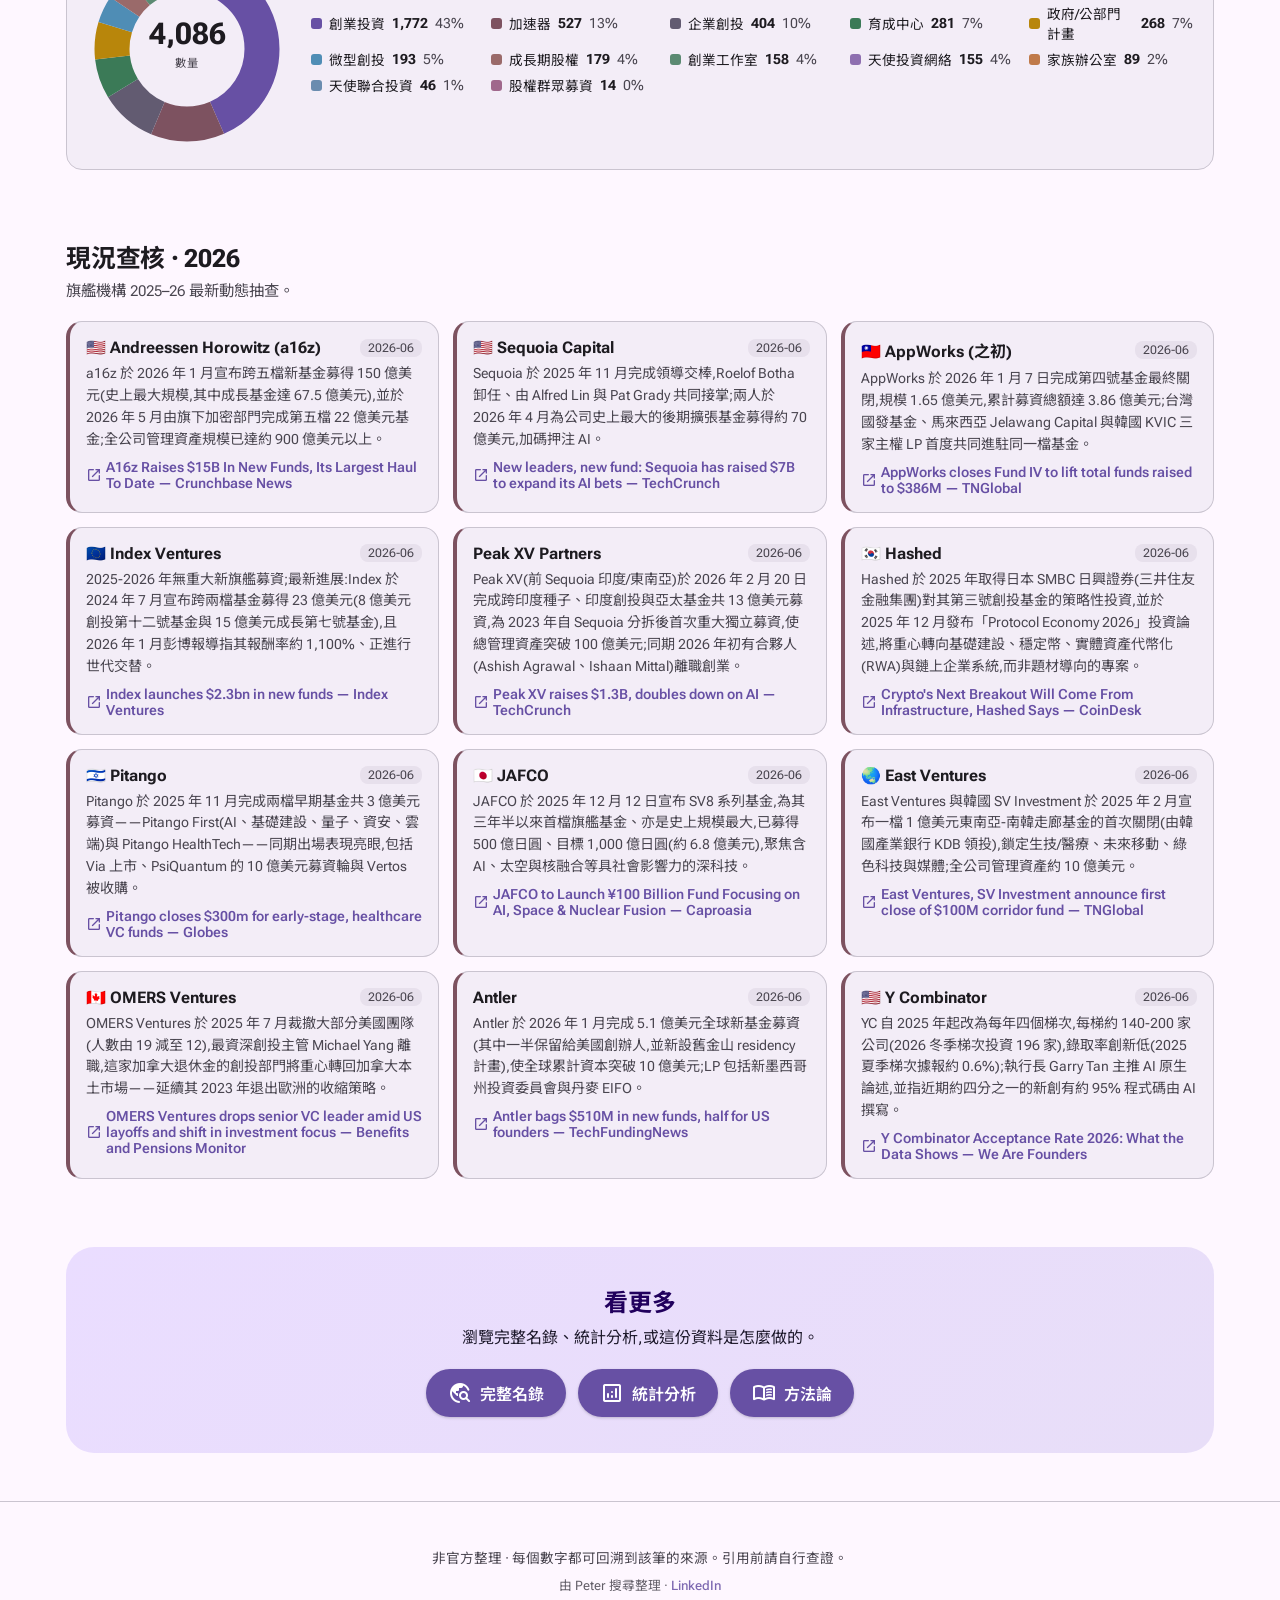
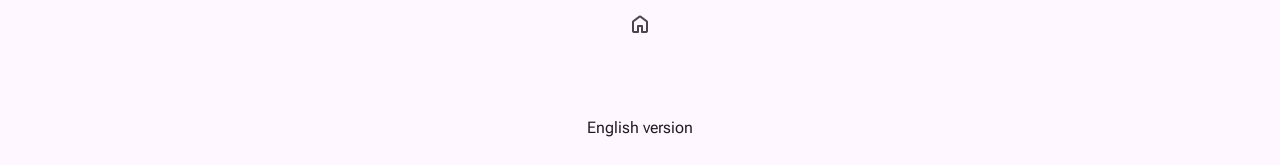
==== commit c598a09a: "feat: 英文版有自己的網址 /en/,兩個語言互相標註 hreflang 英文版原本只活在 JS 字典裡,沒有網址,搜尋引擎抓不到,也沒辦法被分享。 現在五頁各多一份英文版,放在 /en/ 底下:" ====
--- a/docs/index.html
+++ b/docs/index.html
@@ -1,5 +1,5 @@
 <!DOCTYPE html>
-<html lang="zh" data-theme="light">
+<html lang="zh-Hant" data-theme="light">
 <head>
   <!-- ==== Google Analytics 4 (Measurement ID: G-Z68YW1EG95) ==== -->
   <script async src="https://www.googletagmanager.com/gtag/js?id=G-Z68YW1EG95"></script>
@@ -15,6 +15,9 @@
   <title>全球創投與加速器名錄 · All-VC-Info</title>
   <meta name="description" content="2,400+ 筆可溯源的創投、加速器、育成、CVC、天使、政府計畫等投資機構,橫跨 9 大地區 — 多軸篩選、全文搜尋、統計分析、中英雙語。" />
   <link rel="canonical" href="https://all-vc-info.peteraim.com/" />
+  <link rel="alternate" hreflang="zh-Hant" href="https://all-vc-info.peteraim.com/" />
+  <link rel="alternate" hreflang="en" href="https://all-vc-info.peteraim.com/en/" />
+  <link rel="alternate" hreflang="x-default" href="https://all-vc-info.peteraim.com/" />
   <meta name="theme-color" content="#6750A4" />
   <link rel="icon" href="data:image/svg+xml,%3Csvg xmlns='http://www.w3.org/2000/svg' viewBox='0 0 100 100'%3E%3Ctext y='.9em' font-size='88'%3E%F0%9F%8F%A6%3C/text%3E%3C/svg%3E" />
   <meta property="og:type" content="website" />
@@ -79,5 +82,6 @@
   <script src="data/meta.js"></script>
   <script src="data/index.js"></script>
   <script src="assets/app.js"></script>
+<p class="lang-alt-link" style="text-align:center;padding:12px;"><a href="/en/" hreflang="en" rel="alternate" lang="en">English version</a></p>
 </body>
 </html>
